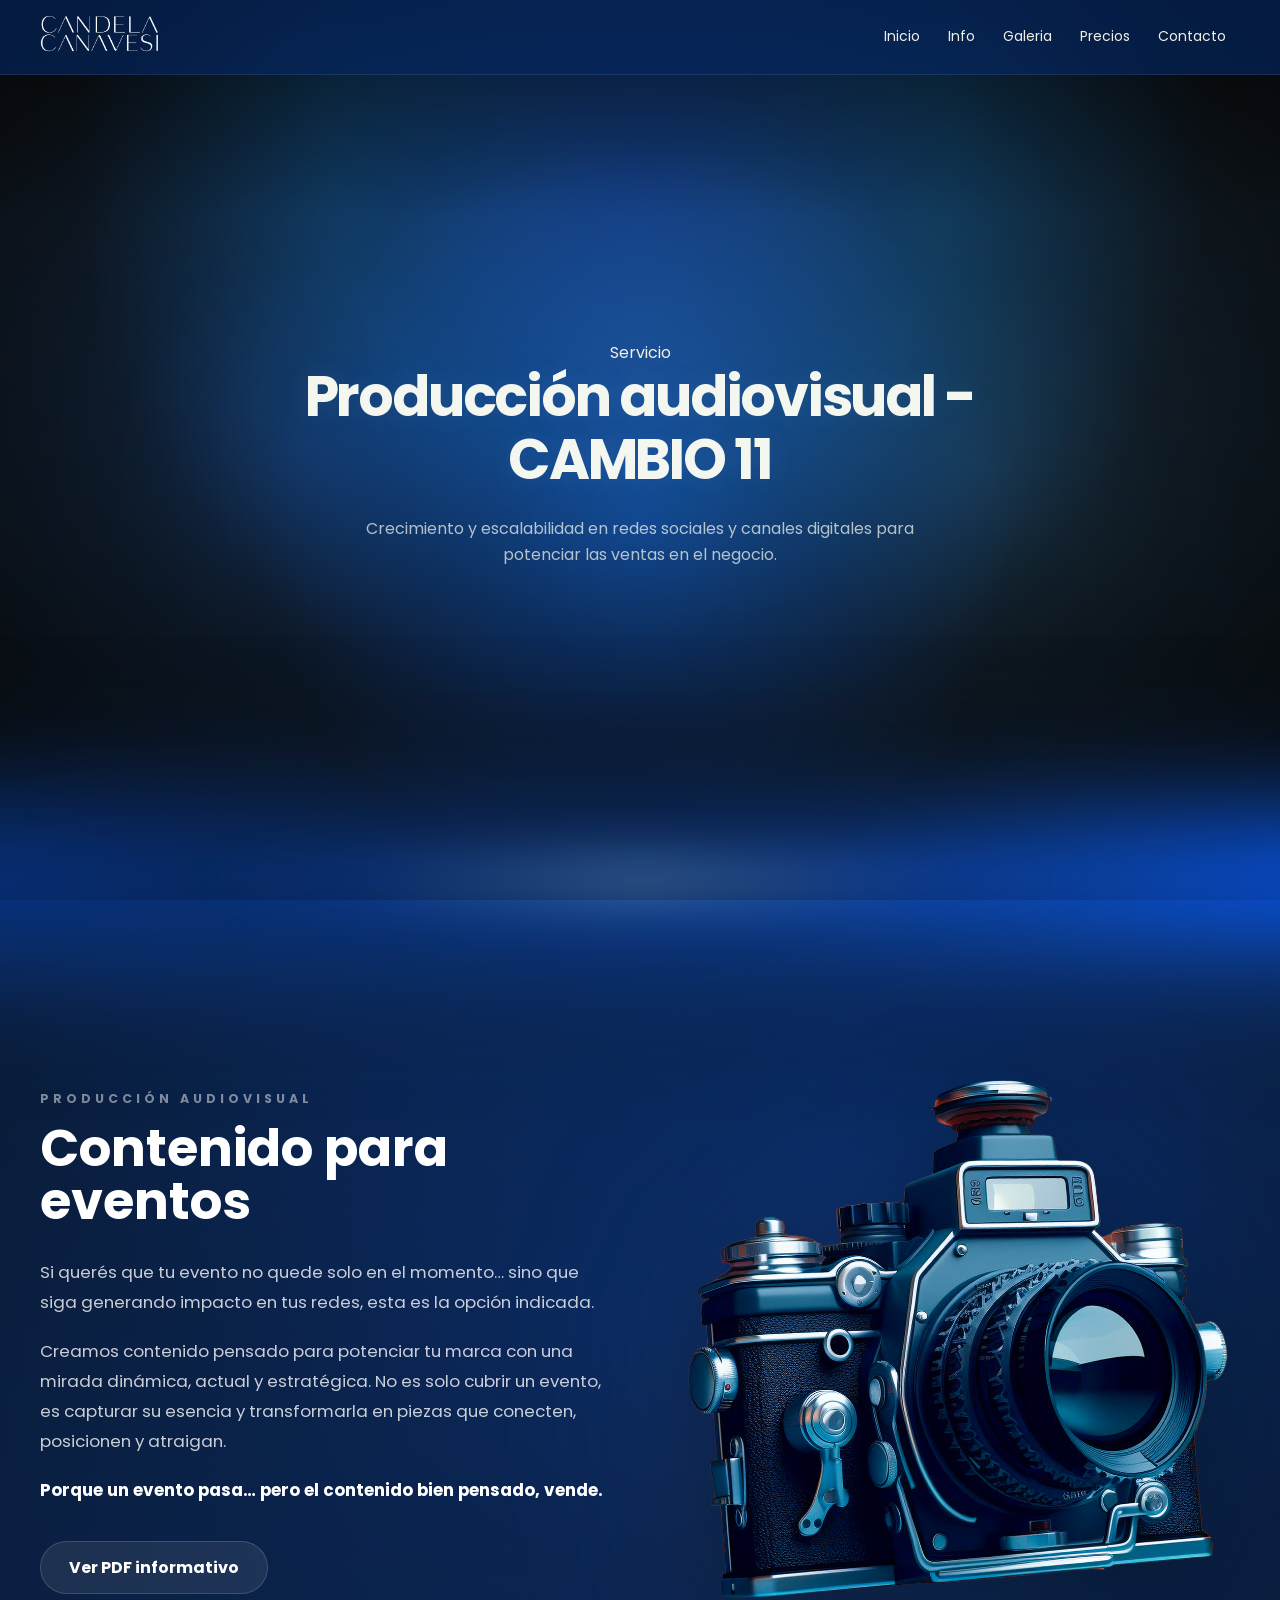
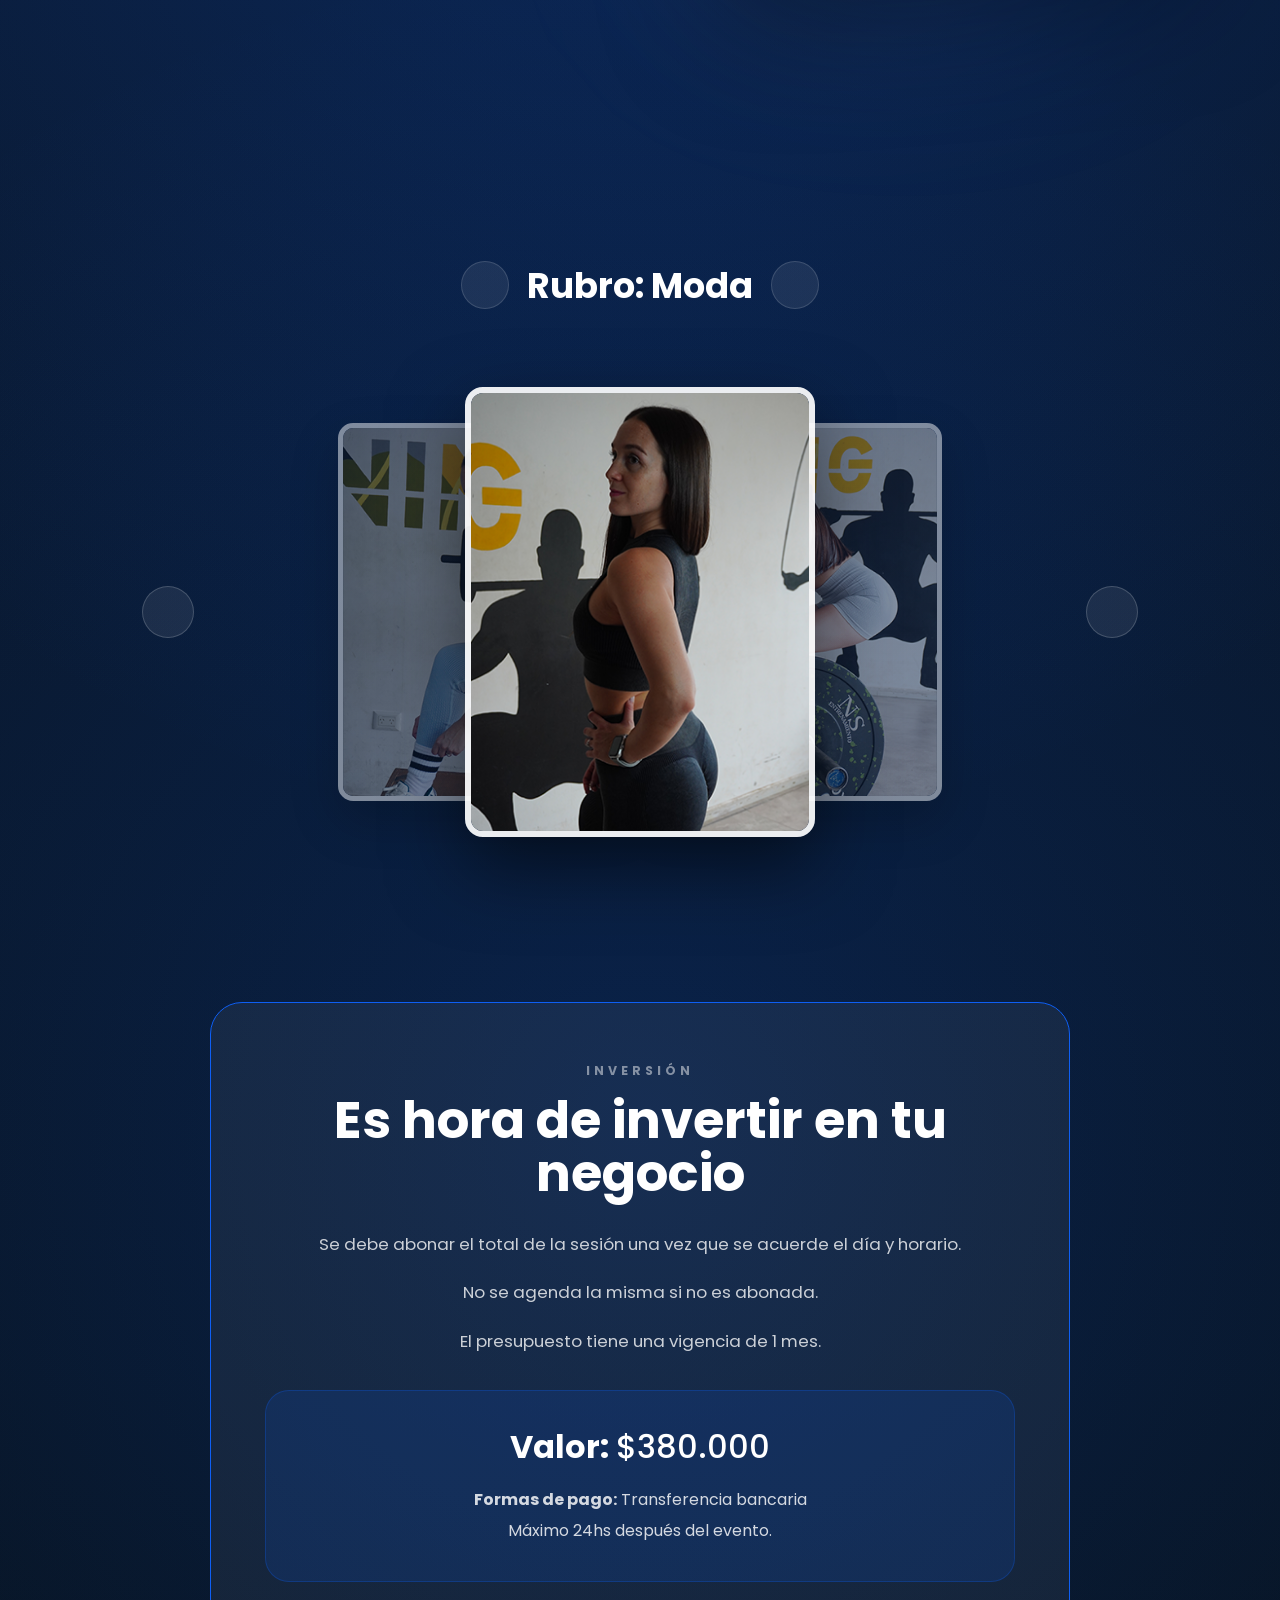
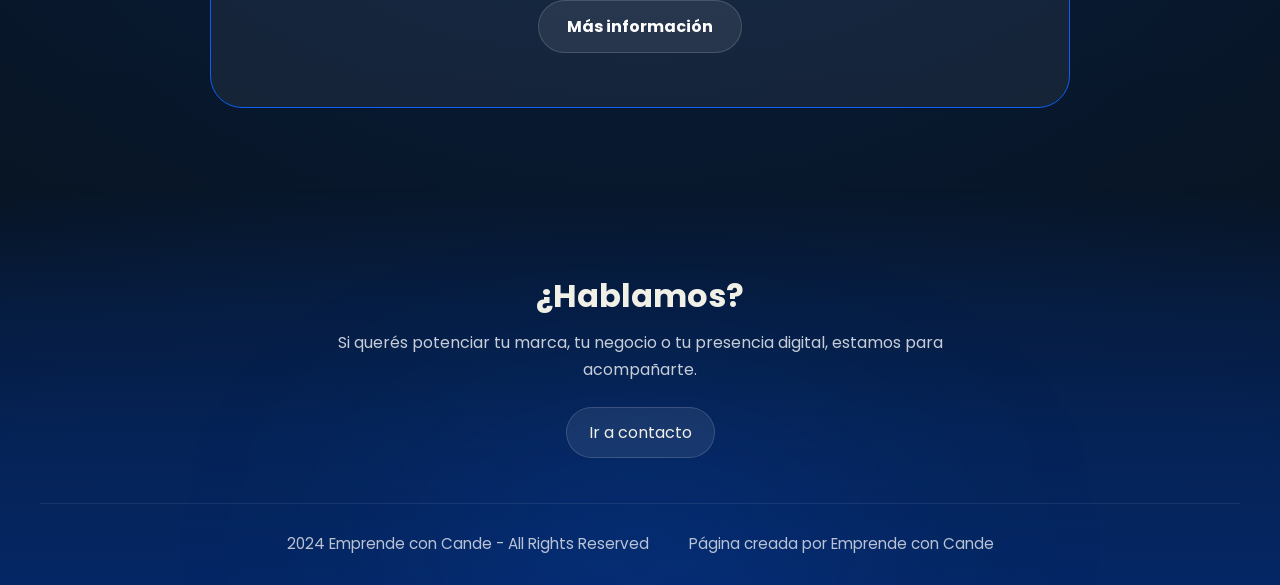
==== paginas-extras/audiovisual.html @ a7a1d8e4 "error-cel-11" ====
<!DOCTYPE html>
<html lang="es">

<head>
    <meta charset="UTF-8">
    <meta name="viewport" content="width=device-width, initial-scale=1.0">
    <title>Document</title>

    <link rel="stylesheet" href="audiovisual.css">
    <link rel="stylesheet" href="move-2.css">
    <script src="https://kit.fontawesome.com/6937dfc962.js" crossorigin="anonymous"></script>
</head>

<body>
    <header class="inicio" id="inicio">
        <div class="menu">
            <a href="index.html">
                <img class="img-logo" src="img/Candela-logo-barra.png" alt="Candela Canavesi">
            </a>

            <input type="checkbox" id="menu">

            <label for="menu">
                <img src="img/menu-btn.png" class="menu-icon" alt="Abrir menú">
            </label>

            <nav class="navbar">
                <ul>
                    <li><a href="#inicio">Inicio</a></li>
                    <li><a href="#info">Info</a></li>
                    <li><a href="#galeria">Galeria</a></li>
                    <li><a href="#precios">Precios</a></li>
                    <li><a href="#contact">Contacto</a></li>
                </ul>
            </nav>
        </div>
    </header>

    <main class="page-audiovisual-bg">
        <!-- HERO -->
        <section class="base-hero hero-folds" id="inicio">
            <div class="hero-folds-light"></div>
            <div class="hero-folds-vignette"></div>

            <div class="base-hero-container">
                <div class="base-hero-text">
                    <span class="section-kicker">Servicio</span>

                    <h1>Producción audiovisual - CAMBIO 11</h1>

                    <p>
                        Crecimiento y escalabilidad en redes sociales y canales digitales
                        para potenciar las ventas en el negocio.
                    </p>

                    <!-- <div class="base-actions">
                        <a href="#planes" class="base-btn primary">Ver planes</a>
                        <a href="#trabajo" class="base-btn secondary">Forma de trabajo</a>
                    </div> -->
                </div>
            </div>
        </section>

        <div class="hero-divider"></div>

        <!-- SECCIÓN 1 -->
        <section class="evento-hero" id="info">
            <div class="evento-container evento-split">

                <div class="evento-text">
                    <span class="section-label">Producción audiovisual</span>
                    <h1>Contenido para eventos</h1>

                    <p>
                        Si querés que tu evento no quede solo en el momento… sino que siga generando impacto en tus
                        redes,
                        esta es la opción indicada.
                    </p>

                    <p>
                        Creamos contenido pensado para potenciar tu marca con una mirada dinámica, actual y estratégica.
                        No es solo cubrir un evento, es capturar su esencia y transformarla en piezas que conecten,
                        posicionen y atraigan.
                    </p>

                    <p class="evento-frase">
                        Porque un evento pasa… pero el contenido bien pensado, vende.
                    </p>

                    <a href="ENLACE" target="_blank" class="evento-btn">Ver PDF informativo</a>
                </div>

                <div class="evento-img">
                    <img src="img/camara-1.png" alt="Producción de contenido para eventos">
                </div>

            </div>
        </section>


        <!-- SECCIÓN 2 -->
        <section class="galeria-eventos" id="galeria">
            <div class="evento-container">

                <div class="galeria-rubro-header">
                    <button class="rubro-btn prev-rubro">
                        <i class="fa-solid fa-chevron-left"></i>
                    </button>

                    <h2>Rubro: <span id="rubroNombre">Comida</span></h2>

                    <button class="rubro-btn next-rubro">
                        <i class="fa-solid fa-chevron-right"></i>
                    </button>
                </div>

                <div class="galeria-slider">
                    <button class="foto-btn prev-foto">
                        <i class="fa-solid fa-chevron-left"></i>
                    </button>

                    <div class="foto-stack" id="fotoStack">
                        <!-- JS carga fotos -->
                    </div>

                    <button class="foto-btn next-foto">
                        <i class="fa-solid fa-chevron-right"></i>
                    </button>
                </div>

            </div>
        </section>


        <!-- SECCIÓN 3 -->
        <section class="evento-inversion" id="precios">
            <div class="evento-container">
                <div class="inversion-card">
                    <span class="section-label">Inversión</span>
                    <h2>Es hora de invertir en tu negocio</h2>

                    <div class="inversion-text">
                        <p>Se debe abonar el total de la sesión una vez que se acuerde el día y horario.</p>
                        <p>No se agenda la misma si no es abonada.</p>
                        <p>El presupuesto tiene una vigencia de 1 mes.</p>
                    </div>

                    <div class="precio-box">
                        <h3>Valor: <span>$380.000</span></h3>
                        <p><strong>Formas de pago:</strong> Transferencia bancaria</p>
                        <p>Máximo 24hs después del evento.</p>
                    </div>

                    <a href="#contact" class="evento-btn">Más información</a>
                </div>
            </div>
        </section>

    </main>

    <!-- Modal -->
    <div class="galeria-modal" id="galeriaModal">
        <button class="modal-close" id="modalClose">
            <i class="fa-solid fa-xmark"></i>
        </button>

        <button class="modal-arrow modal-prev" id="modalPrev">
            <i class="fa-solid fa-chevron-left"></i>
        </button>

        <img id="modalImg" src="" alt="Imagen ampliada">

        <button class="modal-arrow modal-next" id="modalNext">
            <i class="fa-solid fa-chevron-right"></i>
        </button>
    </div>

    <footer class="footer">
        <div class="footer-top">
            <h3>¿Hablamos?</h3>
            <p>
                Si querés potenciar tu marca, tu negocio o tu presencia digital,
                estamos para acompañarte.
            </p>
            <a href="#contact" class="footer-btn">Ir a contacto</a>
        </div>

        <div class="footer-bottom">
            <p>2024 Emprende con Cande - All Rights Reserved</p>
            <p>Página creada por Emprende con Cande</p>
        </div>
    </footer>

    <script src="audiovisual.js"></script>
    <script src="move-2.js"></script>
</body>

</html>
---- paginas-extras/audiovisual.css ----
@import url('https://fonts.googleapis.com/css2?family=Poppins:ital,wght@0,100;0,200;0,300;0,400;0,500;0,600;0,700;0,800;0,900;1,100;1,200;1,300;1,400;1,500;1,600;1,700;1,800;1,900&display=swap');

@font-face {
    font-family: 'Codec Pro';
    src: url('/Fuentes/code-pro/Code-Pro-Regular.woff2') format('otf'),
        url('/Fuentes/code-pro/Code-Pro-Regular.woff') format('otf');
    font-weight: 400;
    font-style: normal;
}

@font-face {
    font-family: 'Codec Pro';
    src: url('/Fuentes/code-pro/Code-Pro-Bold.woff2') format('otf'),
        url('/Fuentes/code-pro/Code-Pro-Bold.woff') format('otf');
    font-weight: 700;
    font-style: normal;
}

* {
    margin: 0;
    padding: 0;
    box-sizing: border-box;
    text-decoration: none;
    list-style: none;
    font-family: "Poppins", sans-serif;
}

:root {
    --font-principal: "Codec Pro";
    --font-secundario: "";
    --font-texto: "";

    --principal: #052868;
    --secundario: #ffffff;
    --terciario: #000000;
    /*Usar muy poco*/
    --cuarto: #0e5ff4;
    --claro: #f0f0e7;
    --oscuro: #0f161c;
}

html {
    scroll-behavior: smooth;
}

[id] {
    scroll-margin-top: 90px;
}

/* PARA CORREGIR DESBORDE EN CELULAR */

html,
body {
    min-height: 100%;
    width: 100%;
    max-width: 100%;
    overflow-x: hidden;
}

/* body {
    position: relative;
    background-color: var(--oscuro);
    color: var(--claro);
    overflow-x: hidden;
    background:
        radial-gradient(circle at 70% 18%, rgba(14, 95, 244, 0.22), transparent 34%),
        radial-gradient(circle at 35% 42%, rgba(14, 95, 244, 0.16), transparent 42%),
        linear-gradient(180deg, #071017 0%, #08131f 42%, #071017 100%);
} */

body {
    position: relative;
    color: var(--claro);
    overflow-x: hidden;
    background: var(--oscuro);
}

body::before {
    content: "";
    position: fixed;
    inset: 0;
    z-index: -10;
    pointer-events: none;

    background:
        radial-gradient(circle at 10% 20%, rgba(14, 95, 244, 0.12), transparent 40%),
        radial-gradient(circle at 85% 25%, rgba(14, 95, 244, 0.10), transparent 45%),
        radial-gradient(circle at 20% 75%, rgba(14, 95, 244, 0.08), transparent 40%);
}

/* main::before {
    content: "";
    position: fixed;
    inset: 0;
    pointer-events: none;
    z-index: -1;

    background:
        radial-gradient(circle at 80% 10%, rgba(14,95,244,0.25), transparent 30%),
        radial-gradient(circle at 20% 50%, rgba(0,195,255,0.18), transparent 40%);

    filter: blur(100px);
} */

.inicio {
    position: relative;
    background: transparent !important;
    overflow: visible !important;
}

/* .base-hero, */
.hero-divider,
.evento-hero,
.galeria-eventos,
.evento-inversion,
.footer {
    position: relative;
    background: transparent !important;
    isolation: isolate;
}

.evento-hero,
.galeria-eventos,
.opiniones-slider,
.evento-inversion {
    max-width: 100%;
}

.menu {
    position: fixed;
    top: 0;
    left: 0;
    right: 0;

    display: flex;
    align-items: center;
    justify-content: space-between;

    padding: 14px 40px;
    z-index: 99999;

    background: rgba(5, 40, 104, 0.6);
    backdrop-filter: blur(12px);
    -webkit-backdrop-filter: blur(12px);

    border-bottom: 1px solid rgba(255, 255, 255, 0.08);
}

.menu .img-logo {
    width: 120px;
}

.menu .navbar ul li {
    position: relative;
    float: left;
}

.menu .navbar ul li a {
    font-size: 14px;
    padding: 10px 14px;
    color: #f0f0e7;
    display: block;
    transition: 0.3s;
}

.menu .navbar ul li a:hover {
    color: #0e5ff4;
}

#menu {
    display: none;
}

.menu-icon {
    width: 25px;
}

.menu label {
    cursor: pointer;
    display: none;
}


/* =========================
   HERO SERVICIOS - ESTILO NEUROM
========================= */

.base-hero.hero-folds {
    position: relative;
    z-index: 1;
    margin-bottom: 0;
    min-height: 100vh;
    padding: 150px 40px 110px;

    display: flex;
    align-items: center;
    justify-content: center;

    overflow: hidden;

    background:
        radial-gradient(circle at 50% 18%, rgba(14, 94, 244, 0.384) 0%, rgba(14, 140, 244, 0.267) 32%, transparent 58%),
        radial-gradient(circle at 50% 58%, rgba(14, 94, 244, 0.527) 0%, transparent 46%),
        var(--oscuro);
}

/* Glow general detrás del texto */
.hero-folds-light {
    position: absolute;
    inset: 0;
    z-index: 1;
    pointer-events: none;

    background:
        radial-gradient(circle at 24% 50%, rgba(35, 122, 255, 0.32) 0%, rgba(35, 122, 255, 0.12) 18%, transparent 42%),
        radial-gradient(circle at 76% 52%, rgba(71, 173, 255, 0.22) 0%, rgba(71, 173, 255, 0.08) 18%, transparent 42%),
        radial-gradient(circle at 50% 40%, rgba(95, 170, 255, 0.14) 0%, transparent 34%);
}

/* Oscurece bordes y funde con el resto */
.hero-folds-vignette {
    position: absolute;
    inset: 0;
    z-index: 3;
    pointer-events: none;

    background:
        radial-gradient(ellipse at center, transparent 0%, transparent 42%, rgba(0, 0, 0, 0.46) 100%),
        linear-gradient(180deg, rgba(0, 0, 0, 0.35) 0%, transparent 24%, rgba(0, 0, 0, 0.42) 100%);
}

/* Contenido */
.base-hero-container {
    position: relative;
    z-index: 5;
    max-width: 1000px;
    margin: 0 auto;
}

.base-hero-text {
    text-align: center;
    max-width: 820px;
    margin: 0 auto;
}

.base-hero-text h1 {
    max-width: 820px;
    margin: 0 auto 24px;

    font-size: clamp(2.45rem, 4.35vw, 4.45rem);
    line-height: 1.14;
    letter-spacing: -0.04em;

    color: #f4f7f0;
    text-shadow: 0 0 28px rgba(120, 185, 255, 0.12);
}

.base-hero-text p {
    max-width: 600px;
    margin: 0 auto 32px;

    font-size: 1rem;
    line-height: 1.65;
    color: rgba(244, 247, 240, 0.72);
}

.base-actions {
    display: flex;
    justify-content: center;
    align-items: center;
    gap: 14px;
    flex-wrap: wrap;
}

.base-btn.primary {
    background: rgba(31, 120, 255, 0.34);
    border-color: rgba(96, 176, 255, 0.55);
    box-shadow: 0 0 26px rgba(31, 120, 255, 0.22);
}

.base-btn.secondary {
    background: rgba(255, 255, 255, 0.075);
}

.base-btn.primary {
    background: rgba(31, 123, 255, 0.32);
    border-color: rgba(96, 176, 255, 0.55);
    box-shadow: 0 0 28px rgba(31, 123, 255, 0.24);
}

.base-btn.secondary {
    background: rgba(255, 255, 255, 0.07);
}

.base-btn.primary {
    background: rgba(14, 95, 244, 0.22);
    border-color: rgba(14, 95, 244, 0.45);
}

.base-btn.secondary {
    background: rgba(255, 255, 255, 0.07);
}

.base-btn {
    display: inline-flex;
    align-items: center;
    justify-content: center;
    padding: 14px 28px;
    border-radius: 999px;
    text-decoration: none;
    color: var(--claro);
    background: rgba(255, 255, 255, 0.08);
    border: 1px solid rgba(255, 255, 255, 0.14);
    backdrop-filter: blur(8px);
    -webkit-backdrop-filter: blur(8px);
    transition: 0.3s ease;
}

.base-btn:hover {
    transform: translateY(-2px);
    background: rgba(14, 95, 244, 0.18);
    border-color: rgba(14, 95, 244, 0.4);
    box-shadow: 0 0 24px rgba(14, 95, 244, 0.18);
}

/* HERO DIVIDER */

.hero-divider {
    position: relative;
    height: 320px;
    margin-top: -180px;
    margin-bottom: -80px;
    background: transparent !important;
    overflow: visible !important;
    isolation: isolate;
    z-index: 5;
    pointer-events: none;
}

.hero-divider::before {
    content: "";
    position: absolute;
    inset: 0;
    background:
        radial-gradient(ellipse at left center,
            rgba(4, 54, 146, 0.95) 0%,
            rgba(8, 57, 148, 0.65) 18%,
            rgba(14, 95, 244, 0.22) 34%,
            transparent 58%),
        radial-gradient(ellipse at right center,
            rgba(0, 89, 255, 0.95) 0%,
            rgba(14, 95, 244, 0.65) 18%,
            rgba(14, 95, 244, 0.22) 34%,
            transparent 58%),
        linear-gradient(to bottom,
            transparent 0%,
            rgba(15, 22, 28, 0.35) 45%,
            transparent 100%);
    filter: blur(36px);
    transform: scale(1.15);
    pointer-events: none;
}

.hero-divider::after {
    content: "";
    position: absolute;
    left: 50%;
    top: 50%;
    width: 70%;
    height: 36px;
    transform: translate(-50%, -50%);
    background: linear-gradient(90deg,
            transparent 0%,
            rgba(14, 95, 244, 0.25) 18%,
            rgba(145, 205, 255, 0.55) 50%,
            rgba(14, 95, 244, 0.25) 82%,
            transparent 100%);
    filter: blur(26px);
    opacity: 0.75;
    pointer-events: none;
}

.evento-container {
    max-width: 1280px;
    margin: 0 auto;
    position: relative;
    z-index: 2;
}

.galeria-eventos,
.evento-inversion {
    position: relative;
    padding: 80px 40px 80px 40px;
    background: transparent !important;
    overflow: visible;
}

.evento-hero {
    position: relative;
    padding: 120px 40px 180px;
    overflow: visible;
    background: transparent !important;
}

.evento-split {
    display: grid;
    grid-template-columns: 1fr 1fr;
    gap: 70px;
    align-items: center;
}

.section-label {
    display: inline-block;
    margin-bottom: 14px;
    color: rgba(255, 255, 255, 0.48);
    font-size: 0.78rem;
    font-weight: 700;
    letter-spacing: 4px;
    text-transform: uppercase;
}

.evento-text h1,
.inversion-card h2 {
    margin: 0 0 28px;
    color: #fff;
    font-size: 3.2rem;
    line-height: 1.05;
}

.evento-text p,
.inversion-text p {
    color: rgba(255, 255, 255, 0.78);
    font-size: 1.05rem;
    line-height: 1.8;
    margin: 0 0 18px;
}

.evento-frase {
    color: #fff !important;
    font-weight: 700;
}

.evento-btn {
    display: inline-flex;
    align-items: center;
    justify-content: center;
    margin-top: 18px;
    padding: 13px 28px;
    border-radius: 999px;
    color: #fff;
    font-weight: 700;
    text-decoration: none;
    background: rgba(255, 255, 255, 0.08);
    border: 1px solid rgba(255, 255, 255, 0.15);
    /* backdrop-filter: blur(8px); */
    transition: all 0.3s ease;
}

.evento-btn:hover {
    background: rgba(14, 95, 244, 0.22);
    border-color: rgba(14, 95, 244, 0.48);
    box-shadow: 0 0 24px rgba(14, 95, 244, 0.32);
    transform: translateY(-2px);
}

.evento-img {
    position: relative;
    display: flex;
    justify-content: center;
    align-items: center;
}

.evento-img::before {
    content: "";
    position: absolute;
    width: 580px;
    height: 580px;
    background:
        radial-gradient(circle, rgba(14, 95, 244, 0.36), rgba(14, 95, 244, 0.12) 45%, transparent 72%),
        radial-gradient(circle at 30% 70%, rgba(255, 255, 255, 0.08), transparent 50%);
    filter: blur(100px);
    z-index: 1;
}

.evento-img img {
    position: relative;
    z-index: 2;
    width: 100%;
    max-width: 540px;
    object-fit: contain;
    animation: eventoFloat 5s ease-in-out infinite;
    filter: drop-shadow(0 30px 60px rgba(0, 0, 0, 0.35));
}

@keyframes eventoFloat {

    0%,
    100% {
        transform: translateY(0);
    }

    50% {
        transform: translateY(-14px);
    }
}


/* GALERÍA */
.galeria-rubro-header {
    display: flex;
    align-items: center;
    justify-content: center;
    gap: 18px;
    margin-bottom: 70px;
}

.galeria-rubro-header h2 {
    margin: 0;
    color: #fff;
    font-size: 2.2rem;
    text-align: center;
}

.rubro-btn,
.foto-btn,
.lightbox-arrow,
.lightbox-close {
    border: 1px solid rgba(255, 255, 255, 0.14);
    background: rgba(255, 255, 255, 0.08);
    color: #fff;
    cursor: pointer;
    /* backdrop-filter: blur(8px); */
    transition: all 0.3s ease;
}

.rubro-btn {
    width: 48px;
    height: 48px;
    border-radius: 50%;
}

.rubro-btn:hover,
.foto-btn:hover,
.lightbox-arrow:hover,
.lightbox-close:hover {
    background: rgba(14, 95, 244, 0.22);
    border-color: rgba(14, 95, 244, 0.5);
}

.galeria-slider {
    position: relative;
    display: flex;
    align-items: center;
    justify-content: center;
    min-height: 360px;
}

.foto-stack {
    position: relative;

    width: min(760px, 100%);
    height: 460px;

    display: flex;
    align-items: center;
    justify-content: center;
}

.gallery-img {
    position: absolute;

    width: 350px;
    height: 450px;

    object-fit: cover;

    border: 6px solid rgba(255, 255, 255, 0.92);
    border-radius: 18px;

    cursor: pointer;
    user-select: none;

    opacity: 0;

    transform:
        translateX(0) scale(0.75);

    box-shadow:
        0 24px 60px rgba(0, 0, 0, 0.38);

    transition:
        transform 600ms cubic-bezier(0.22, 1, 0.36, 1),
        opacity 420ms ease,
        box-shadow 420ms ease;

    backface-visibility: hidden;
    -webkit-backface-visibility: hidden;
}

.gallery-img.active {
    z-index: 4;

    opacity: 1;

    transform:
        translateX(0) scale(1);

    box-shadow:
        0 30px 75px rgba(0, 0, 0, 0.52);
}

.gallery-img.prev {
    z-index: 2;

    opacity: 0.52;

    transform:
        translateX(-155px) scale(0.84);
}

.gallery-img.next {
    z-index: 2;

    opacity: 0.52;

    transform:
        translateX(155px) scale(0.84);
}

.gallery-img.hidden-left {
    z-index: 1;

    opacity: 0;
    pointer-events: none;

    transform:
        translateX(-230px) scale(0.68);
}

.gallery-img.hidden-right {
    z-index: 1;

    opacity: 0;
    pointer-events: none;

    transform:
        translateX(230px) scale(0.68);
}

.foto-stack.sin-transicion .gallery-img {
    transition: none;
}

.foto-stack {
    transition:
        opacity 280ms ease,
        transform 420ms cubic-bezier(0.22, 1, 0.36, 1);
}

.foto-stack.salida-izquierda {
    opacity: 0;
    transform: translateX(-45px) scale(0.97);
}

.foto-stack.salida-derecha {
    opacity: 0;
    transform: translateX(45px) scale(0.97);
}

.foto-stack.entrada-derecha {
    opacity: 0;
    transform: translateX(45px) scale(0.97);
}

.foto-stack.entrada-izquierda {
    opacity: 0;
    transform: translateX(-45px) scale(0.97);
}

#rubroNombre {
    display: inline-block;

    transition:
        opacity 250ms ease,
        transform 350ms cubic-bezier(0.22, 1, 0.36, 1);
}

#rubroNombre.rubro-saliendo {
    opacity: 0;
    transform: translateY(-8px);
}

#rubroNombre.rubro-entrando {
    opacity: 0;
    transform: translateY(8px);
}

.foto-btn {
    position: absolute;
    top: 50%;
    z-index: 10;

    width: 52px;
    height: 52px;

    display: grid;
    place-items: center;

    padding: 0;

    border: 1px solid rgba(255, 255, 255, 0.18);
    border-radius: 50%;

    background: rgba(255, 255, 255, 0.08);
    color: #ffffff;

    font-size: 1.4rem;
    line-height: 1;

    cursor: pointer;
    outline: none;

    transform: translateY(-50%);

    transition:
        transform 220ms cubic-bezier(0.22, 1, 0.36, 1),
        background-color 220ms ease,
        border-color 220ms ease,
        box-shadow 220ms ease;

    -webkit-tap-highlight-color: transparent;
}

/* Posición lateral */

.prev-foto {
    left: clamp(20px, 8vw, 180px);
}

.next-foto {
    right: clamp(20px, 8vw, 180px);
}

/* Hover */

.foto-btn:hover {
    background: rgba(14, 95, 244, 0.22);
    border-color: rgba(70, 140, 255, 0.65);

    box-shadow:
        0 10px 28px rgba(0, 0, 0, 0.22),
        0 0 24px rgba(14, 95, 244, 0.2);

    transform:
        translateY(-50%) scale(1.06);
}

/* Click */

.foto-btn:active,
.foto-btn.presionado {
    background: rgba(14, 95, 244, 0.32);
    border-color: rgba(100, 165, 255, 0.75);

    transform:
        translateY(-50%) scale(0.92);
}

/* Navegación con teclado */

.foto-btn:focus-visible {
    outline: 3px solid rgba(75, 145, 255, 0.42);
    outline-offset: 4px;
}

.galeria-modal {
    display: flex;

    visibility: hidden;
    opacity: 0;
    pointer-events: none;

    transition:
        opacity 300ms ease,
        visibility 300ms ease;
}

.galeria-modal.active {
    visibility: visible;
    opacity: 1;
    pointer-events: auto;
}

.galeria-modal img {
    opacity: 1;
    transform: translateY(0) scale(1);

    transition:
        opacity 220ms ease,
        transform 400ms cubic-bezier(0.22, 1, 0.36, 1),
        filter 220ms ease;
}

.galeria-modal:not(.active) img {
    opacity: 0;
    transform: translateY(18px) scale(0.96);
}

.galeria-modal img.cambiando {
    opacity: 0;
    filter: blur(5px);
    transform: scale(0.975);
}

body.modal-abierto {
    overflow: hidden;
}

/* INVERSIÓN */
.inversion-card {
    max-width: 860px;
    margin: 0 auto;
    padding: 54px;
    border-radius: 32px;
    background: rgba(255, 255, 255, 0.055);
    border: 1px solid rgba(255, 255, 255, 0.10);
    /* backdrop-filter: blur(14px); */
    text-align: center;
    border: 1px solid var(--cuarto);
}

.precio-box {
    margin: 34px 0 0;
    padding: 32px;
    border-radius: 24px;
    background: rgba(14, 95, 244, 0.13);
    border: 1px solid rgba(14, 95, 244, 0.28);
}

.precio-box h3 {
    margin: 0 0 16px;
    color: #fff;
    font-size: 2rem;
}

.precio-box h3 span {
    font-weight: 500;
}

.precio-box p {
    margin: 6px 0;
    color: rgba(255, 255, 255, 0.82);
}


/* LIGHTBOX */
.lightbox {
    position: fixed;
    inset: 0;
    z-index: 999999;
    background: rgba(3, 9, 18, 0.86);
    backdrop-filter: blur(14px);
    display: none;
    align-items: center;
    justify-content: center;
    padding: 30px;
}

.lightbox.active {
    display: flex;
}

.lightbox img {
    max-width: 86vw;
    max-height: 82vh;
    object-fit: contain;
    border-radius: 18px;
    box-shadow: 0 30px 90px rgba(0, 0, 0, 0.5);
}

.lightbox-close {
    position: absolute;
    top: 26px;
    right: 26px;
    width: 46px;
    height: 46px;
    border-radius: 50%;
}

.lightbox-arrow {
    position: absolute;
    top: 50%;
    transform: translateY(-50%);
    width: 54px;
    height: 54px;
    border-radius: 50%;
}

.lightbox-prev {
    left: 30px;
}

.lightbox-next {
    right: 30px;
}


/* MODAL */
.galeria-modal {
    position: fixed;
    inset: 0;
    z-index: 999999;

    display: none;
    align-items: center;
    justify-content: center;

    padding: 40px;

    background: rgba(3, 8, 16, 0.88);
    backdrop-filter: blur(16px);
    -webkit-backdrop-filter: blur(16px);
}

.galeria-modal.active {
    display: flex;
}

.galeria-modal img {
    max-width: 86vw;
    max-height: 84vh;
    object-fit: contain;

    border-radius: 24px;
    border: 1px solid rgba(255, 255, 255, 0.18);
    box-shadow: 0 30px 90px rgba(0, 0, 0, 0.55);
}

.modal-close,
.modal-arrow {
    position: absolute;
    border: 1px solid rgba(255, 255, 255, 0.16);
    background: rgba(255, 255, 255, 0.08);
    color: #fff;
    cursor: pointer;

    display: grid;
    place-items: center;

    backdrop-filter: blur(10px);
    -webkit-backdrop-filter: blur(10px);

    transition: all 0.3s ease;
}

.modal-close:hover,
.modal-arrow:hover {
    background: rgba(14, 95, 244, 0.25);
    border-color: rgba(14, 95, 244, 0.55);
}

.modal-close {
    top: 28px;
    right: 28px;
    width: 48px;
    height: 48px;
    border-radius: 50%;
}

.modal-arrow {
    top: 50%;
    transform: translateY(-50%);
    width: 56px;
    height: 56px;
    border-radius: 50%;
}

.modal-prev {
    left: 34px;
}

.modal-next {
    right: 34px;
}

/* FOOTER */
.footer {
    position: relative;
    padding: 90px 40px 30px;
    overflow: hidden;
    background: transparent;
}

.footer::before {
    content: "";
    position: absolute;
    inset: 0;
    background: linear-gradient(to bottom,
            rgba(5, 40, 104, 0) 0%,
            rgba(5, 40, 104, 0.45) 30%,
            rgba(5, 40, 104, 0.75) 60%,
            rgba(5, 40, 104, 0.96) 100%);
    pointer-events: none;
    z-index: 1;
}

.footer::after {
    content: "";
    position: absolute;
    bottom: -120px;
    left: 50%;
    transform: translateX(-50%);
    width: 720px;
    height: 320px;
    background: radial-gradient(ellipse,
            rgba(14, 95, 244, 0.24) 0%,
            rgba(14, 95, 244, 0.08) 45%,
            rgba(14, 95, 244, 0) 72%);
    filter: blur(100px);
    pointer-events: none;
    z-index: 1;
}

.footer-top,
.footer-bottom {
    position: relative;
    z-index: 2;
    max-width: 1200px;
    margin: 0 auto;
}

.footer-top {
    text-align: center;
    padding-bottom: 45px;
    margin-bottom: 28px;
    border-bottom: 1px solid rgba(255, 255, 255, 0.08);
}

.footer-top h3 {
    margin: 0 0 16px;
    color: var(--claro);
    font-size: 2rem;
    line-height: 1.1;
}

.footer-top p {
    max-width: 620px;
    margin: 0 auto 24px;
    color: rgba(255, 255, 255, 0.78);
    font-size: 1rem;
    line-height: 1.7;
}

.footer-btn {
    display: inline-flex;
    align-items: center;
    justify-content: center;
    padding: 12px 22px;
    border-radius: 999px;
    text-decoration: none;
    color: var(--claro);
    background: rgba(255, 255, 255, 0.08);
    border: 1px solid rgba(255, 255, 255, 0.15);
    backdrop-filter: blur(8px);
    transition: all 0.3s ease;
}

.footer-btn:hover {
    background: rgba(14, 95, 244, 0.18);
    border-color: rgba(14, 95, 244, 0.45);
    box-shadow: 0 0 18px rgba(14, 95, 244, 0.25);
    transform: translateY(-2px);
}

.footer-bottom {
    display: flex;
    justify-content: center;
    gap: 40px;
    flex-wrap: wrap;
    text-align: center;
}

.footer-bottom p {
    margin: 0;
    color: rgba(255, 255, 255, 0.72);
    font-size: 0.95rem;
}


body {
    background:
        radial-gradient(circle at 72% 10%, rgba(14, 95, 244, 0.26), transparent 34%),
        radial-gradient(circle at 50% 35%, rgba(14, 95, 244, 0.22), transparent 44%),
        radial-gradient(circle at 50% 72%, rgba(14, 95, 244, 0.18), transparent 42%),
        linear-gradient(180deg, #071017 0%, #0a1930 42%, #071017 100%) !important;
}

.evento-hero,
.galeria-eventos,
.evento-inversion {
    background: transparent !important;
    overflow: visible !important;
}

.evento-hero::before,
.evento-hero::after,
.galeria-eventos::before,
.galeria-eventos::after,
.evento-inversion::before,
.evento-inversion::after {
    display: none !important;
}


/* RESPONSIVE */
@media (max-width: 1280px) {}

@media (max-width: 1024px) {

    .base-hero {
        padding: 140px 32px 80px;
    }

    .base-hero.hero-neurom {
        padding: 140px 32px 100px;
    }

    .base-hero-text h1 {
        font-size: clamp(2.45rem, 7vw, 4.2rem);
    }

    .hero-neurom-bottom {
        width: 86vw;
    }

    .planes-section,
    .planes-tabla-section,
    .forma-trabajo-section,
    .cta-lugares-section {
        padding-left: 32px;
        padding-right: 32px;
    }

    .marketing-hero-container,
    .forma-trabajo-container {
        grid-template-columns: 1fr;
    }

    .base-hero-text {
        text-align: center;
        display: flex;
        flex-direction: column;
        align-items: center;
    }

    .evento-split {
        gap: 48px;
    }

    .evento-text h1,
    .inversion-card h2 {
        font-size: 2.6rem;
    }

    .evento-img img {
        max-width: 460px;
    }
}

@media (max-width: 768px) {
    .menu label {
        display: block;
    }

    .menu .navbar {
        position: absolute;
        top: 100%;
        left: 0;
        right: 0;

        background: rgba(5, 40, 104, 0.95);
        backdrop-filter: blur(12px);

        display: none;
    }

    .menu .navbar ul li {
        width: 100%;
        text-align: center;
    }

    #menu:checked~.navbar {
        display: block;
    }

    .base-hero {
        min-height: auto;
        padding: 125px 24px 60px;
    }

    .planes-section,
    .planes-tabla-section,
    .forma-trabajo-section,
    .cta-lugares-section {
        padding-left: 24px;
        padding-right: 24px;
    }

    .base-hero-text h1 {
        line-height: 1;
    }

    .base-hero-text p {
        font-size: 1.02rem;
        line-height: 1.72;
    }

    .base-hero.hero-folds {
        min-height: 88vh;
        padding: 130px 24px 85px;
    }

    .base-hero-text h1 {
        font-size: 2.35rem;
        line-height: 1.16;
    }

    .base-hero-text p {
        font-size: 0.95rem;
    }

    .base-hero-text h1 {
        font-size: 2.45rem;
        line-height: 1.14;
        letter-spacing: -0.035em;
    }

    .base-hero-text p {
        font-size: 0.96rem;
    }


    .evento-hero,
    .galeria-eventos,
    .evento-inversion {
        padding: 85px 24px;
    }

    .evento-split {
        grid-template-columns: 1fr;
        text-align: center;
    }

    .evento-img {
        order: -1;
    }

    .evento-text h1,
    .inversion-card h2 {
        font-size: 2.1rem;
    }

    .evento-text p {
        font-size: 0.98rem;
    }

    .evento-img img {
        max-width: 340px;
    }

    .galeria-rubro-header h2 {
        font-size: 1.55rem;
    }

    .foto-stack {
        height: 280px;
    }

    .gallery-img {
        width: 350px;
        height: 450px;
    }

    .gallery-img.prev {
        transform: translateX(-80px) scale(0.78);
    }

    .gallery-img.next {
        transform: translateX(80px) scale(0.78);
    }

    .prev-foto {
        left: 0;
    }

    .next-foto {
        right: 0;
    }

    .inversion-card {
        padding: 34px 24px;
    }

    .precio-box {
        padding: 24px 18px;
    }

    .galeria-modal {
        padding: 22px;
    }

    .galeria-modal img {
        max-width: 92vw;
        max-height: 78vh;
        border-radius: 18px;
    }

    .modal-arrow {
        width: 46px;
        height: 46px;
    }

    .modal-prev {
        left: 14px;
    }

    .modal-next {
        right: 14px;
    }

    .modal-close {
        top: 18px;
        right: 18px;
    }


    .galeria-slider {
        min-height: 430px;
    }

    .foto-stack {
        width: 100%;
        height: 410px;
    }

    .gallery-img {
        width: min(72vw, 290px);
        height: min(98vw, 390px);

        border-width: 4px;
        border-radius: 15px;

        transition:
            transform 520ms cubic-bezier(0.22, 1, 0.36, 1),
            opacity 360ms ease;
    }

    .gallery-img.prev {
        transform:
            translateX(-70px) scale(0.82);
    }

    .gallery-img.next {
        transform:
            translateX(70px) scale(0.82);
    }

    .gallery-img.hidden-left {
        transform:
            translateX(-130px) scale(0.7);
    }

    .gallery-img.hidden-right {
        transform:
            translateX(130px) scale(0.7);
    }

    .foto-stack.salida-izquierda {
        transform: translateX(-25px) scale(0.98);
    }

    .foto-stack.salida-derecha {
        transform: translateX(25px) scale(0.98);
    }

    .foto-stack.entrada-derecha {
        transform: translateX(25px) scale(0.98);
    }

    .foto-stack.entrada-izquierda {
        transform: translateX(-25px) scale(0.98);
    }

    .foto-btn {
        width: 46px;
        height: 46px;
        font-size: 1.2rem;
    }

    .prev-foto {
        left: 12px;
    }

    .next-foto {
        right: 12px;
    }



    .footer {
        padding: 70px 24px 26px;
    }

    .footer-top {
        padding-bottom: 34px;
        margin-bottom: 22px;
    }

    .footer-top h3 {
        font-size: 1.7rem;
    }

    .footer-top p {
        font-size: 0.95rem;
    }

    .footer-bottom {
        flex-direction: column;
        gap: 10px;
    }

    .footer-bottom p {
        font-size: 0.9rem;
    }


}

@media (max-width: 600px) {}

@media (max-width: 480px) {
    .base-hero {
        padding: 112px 20px 52px;
    }

    .base-hero.hero-neurom {
        min-height: 82vh;
        padding: 118px 20px 76px;
    }

    .base-hero-text h1 {
        font-size: 2.05rem;
        line-height: 1.16;
    }

    .base-hero-text p {
        font-size: 0.93rem;
    }

    .base-btn {
        width: 100%;
        max-width: 280px;
    }

    .evento-hero,
    .galeria-eventos,
    .evento-inversion {
        padding: 70px 20px;
    }

    .evento-text h1,
    .inversion-card h2 {
        font-size: 1.8rem;
    }

    .galeria-rubro-header {
        gap: 10px;
    }

    .rubro-btn {
        width: 40px;
        height: 40px;
    }

    .gallery-img {
        width: 240px;
        height: 350px;
        border-width: 5px;
    }

    .foto-btn {
        width: 42px;
        height: 42px;
        font-size: 1.1rem;
    }

    .prev-foto {
        left: 8px;
    }

    .next-foto {
        right: 8px;
    }

    .precio-box h3 {
        font-size: 1.6rem;
    }

    .evento-btn {
        width: 100%;
    }

    .galeria-rubro-header {
        gap: 14px;
    }

    .galeria-rubro-header h2 {
        font-size: clamp(1.35rem, 7vw, 1.75rem);
    }

    .rubro-btn {
        width: 42px;
        height: 42px;
        flex: 0 0 42px;
    }

    .gallery-img {
        width: min(70vw, 265px);
        height: min(96vw, 365px);
    }

    .gallery-img.prev {
        transform:
            translate3d(-48px, 0, -40px) scale(0.80);
    }

    .gallery-img.next {
        transform:
            translate3d(48px, 0, -40px) scale(0.80);
    }




    .footer {
        padding: 60px 20px 22px;
    }

    .footer-top h3 {
        font-size: 1.5rem;
    }

    .footer-top p {
        font-size: 0.9rem;
        line-height: 1.6;
    }

    .footer-btn {
        width: 100%;
        max-width: 260px;
    }

}

@media (max-width: 360px) {}

@media (prefers-reduced-motion: reduce) {

    .gallery-img,
    .foto-stack,
    #rubroNombre,
    .rubro-btn,
    .foto-btn,
    .modal-arrow,
    .modal-close,
    .galeria-modal,
    .galeria-modal img {
        transition-duration: 0.01ms !important;
        animation-duration: 0.01ms !important;
    }
}
---- paginas-extras/move-2.css ----
/* =========================
   SCROLL REVEAL
========================= */

.reveal {
    opacity: 0;
    transform: translateY(30px);

    transition:
        opacity 700ms ease,
        transform 700ms cubic-bezier(0.22, 1, 0.36, 1);
}

.reveal.is-visible {
    opacity: 1;
    transform: translateY(0);
}

.reveal-left {
    transform: translateX(-28px);
}

.reveal-right {
    transform: translateX(28px);
}

.reveal-scale {
    transform: scale(0.97);
}

.reveal-left.is-visible,
.reveal-right.is-visible {
    transform: translateX(0);
}

.reveal-scale.is-visible {
    transform: scale(1);
}

.reveal-delay-1 {
    transition-delay: 100ms;
}

.reveal-delay-2 {
    transition-delay: 200ms;
}

.reveal-delay-3 {
    transition-delay: 300ms;
}

.reveal-delay-4 {
    transition-delay: 400ms;
}

/* En mobile se anima solo el movimiento */
@media (max-width: 768px) {
    .reveal {
        opacity: 1 !important;
        transform: translateY(18px);

        transition:
            transform 500ms cubic-bezier(0.22, 1, 0.36, 1);
    }

    .reveal.is-visible {
        transform: translateY(0);
    }

    .reveal-left {
        transform: translateX(-18px);
    }

    .reveal-right {
        transform: translateX(18px);
    }

    .reveal-scale {
        transform: scale(0.985);
    }

    .reveal-left.is-visible,
    .reveal-right.is-visible {
        transform: translateX(0);
    }

    .reveal-scale.is-visible {
        transform: scale(1);
    }
}

@media (prefers-reduced-motion: reduce) {
    .reveal,
    .reveal-left,
    .reveal-right,
    .reveal-scale {
        opacity: 1;
        transform: none;
        transition: none;
    }
}

.reveal {
    opacity: 1 !important;
}
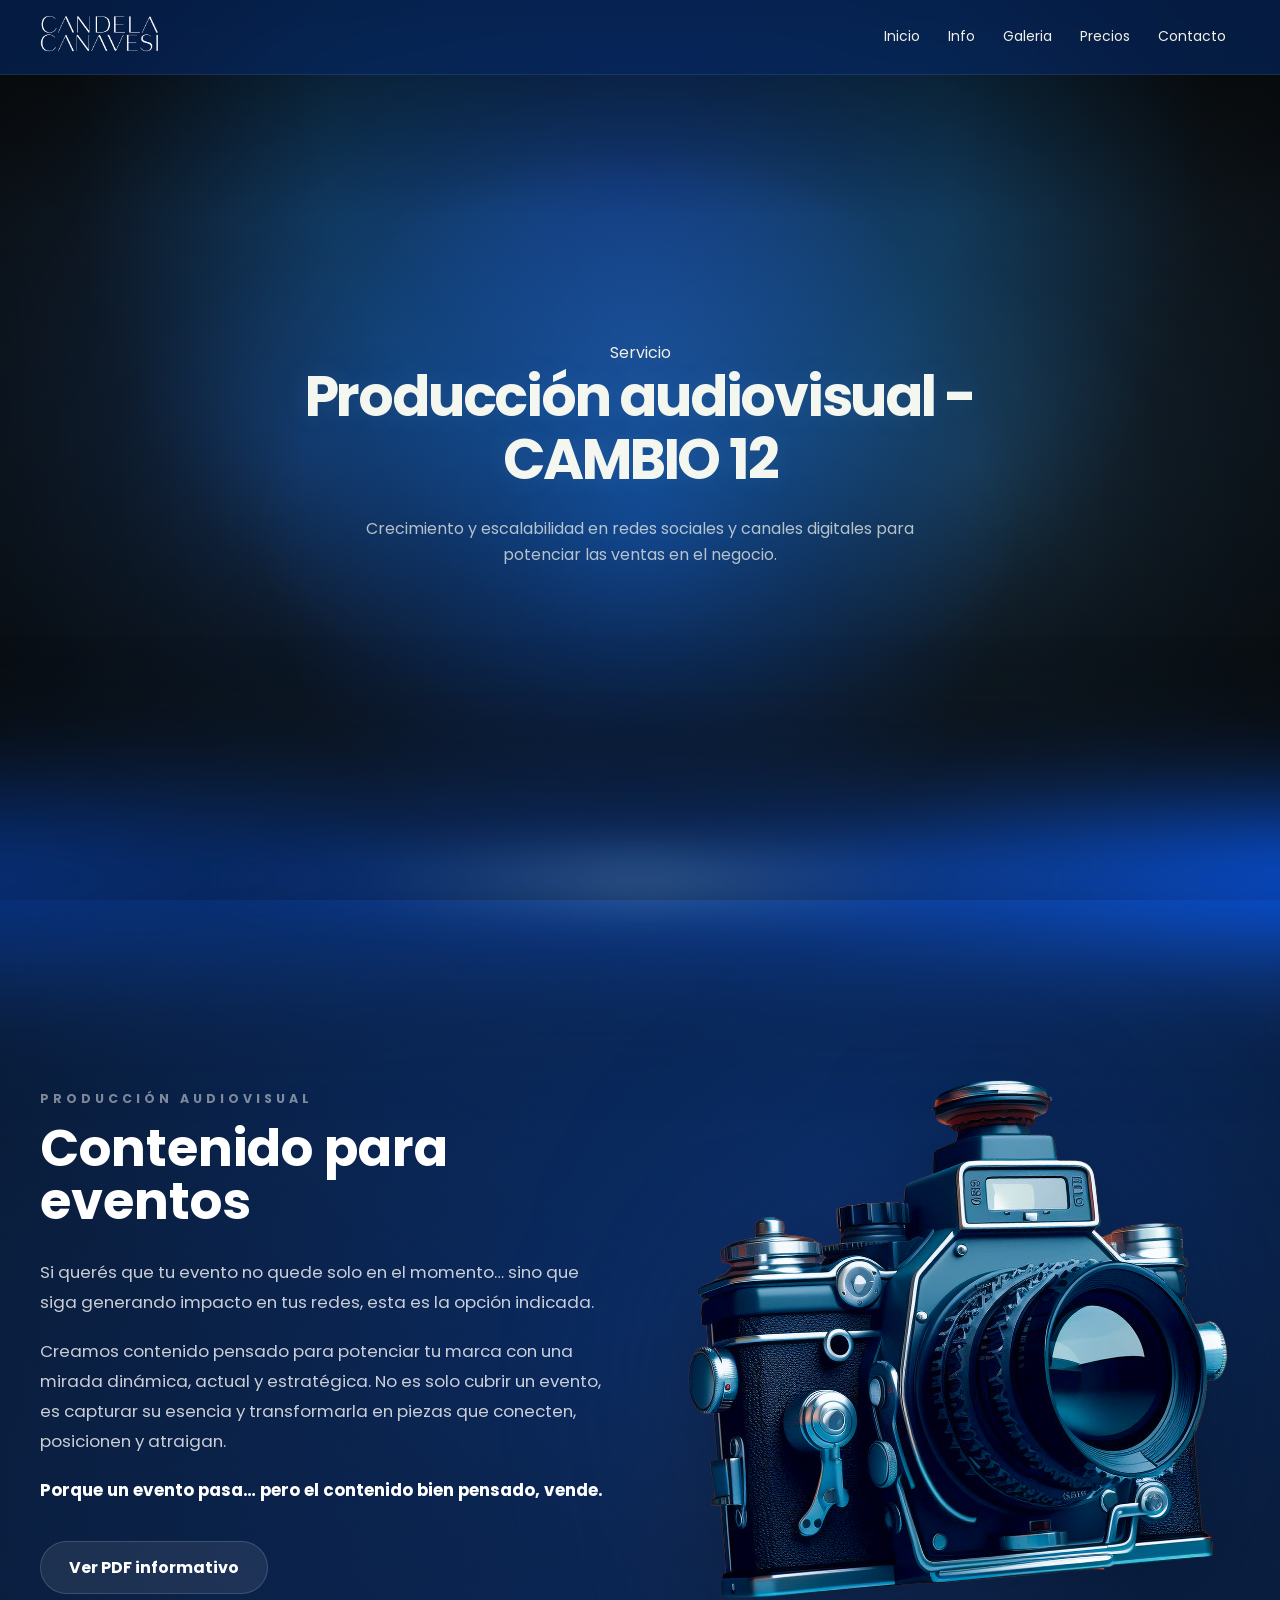
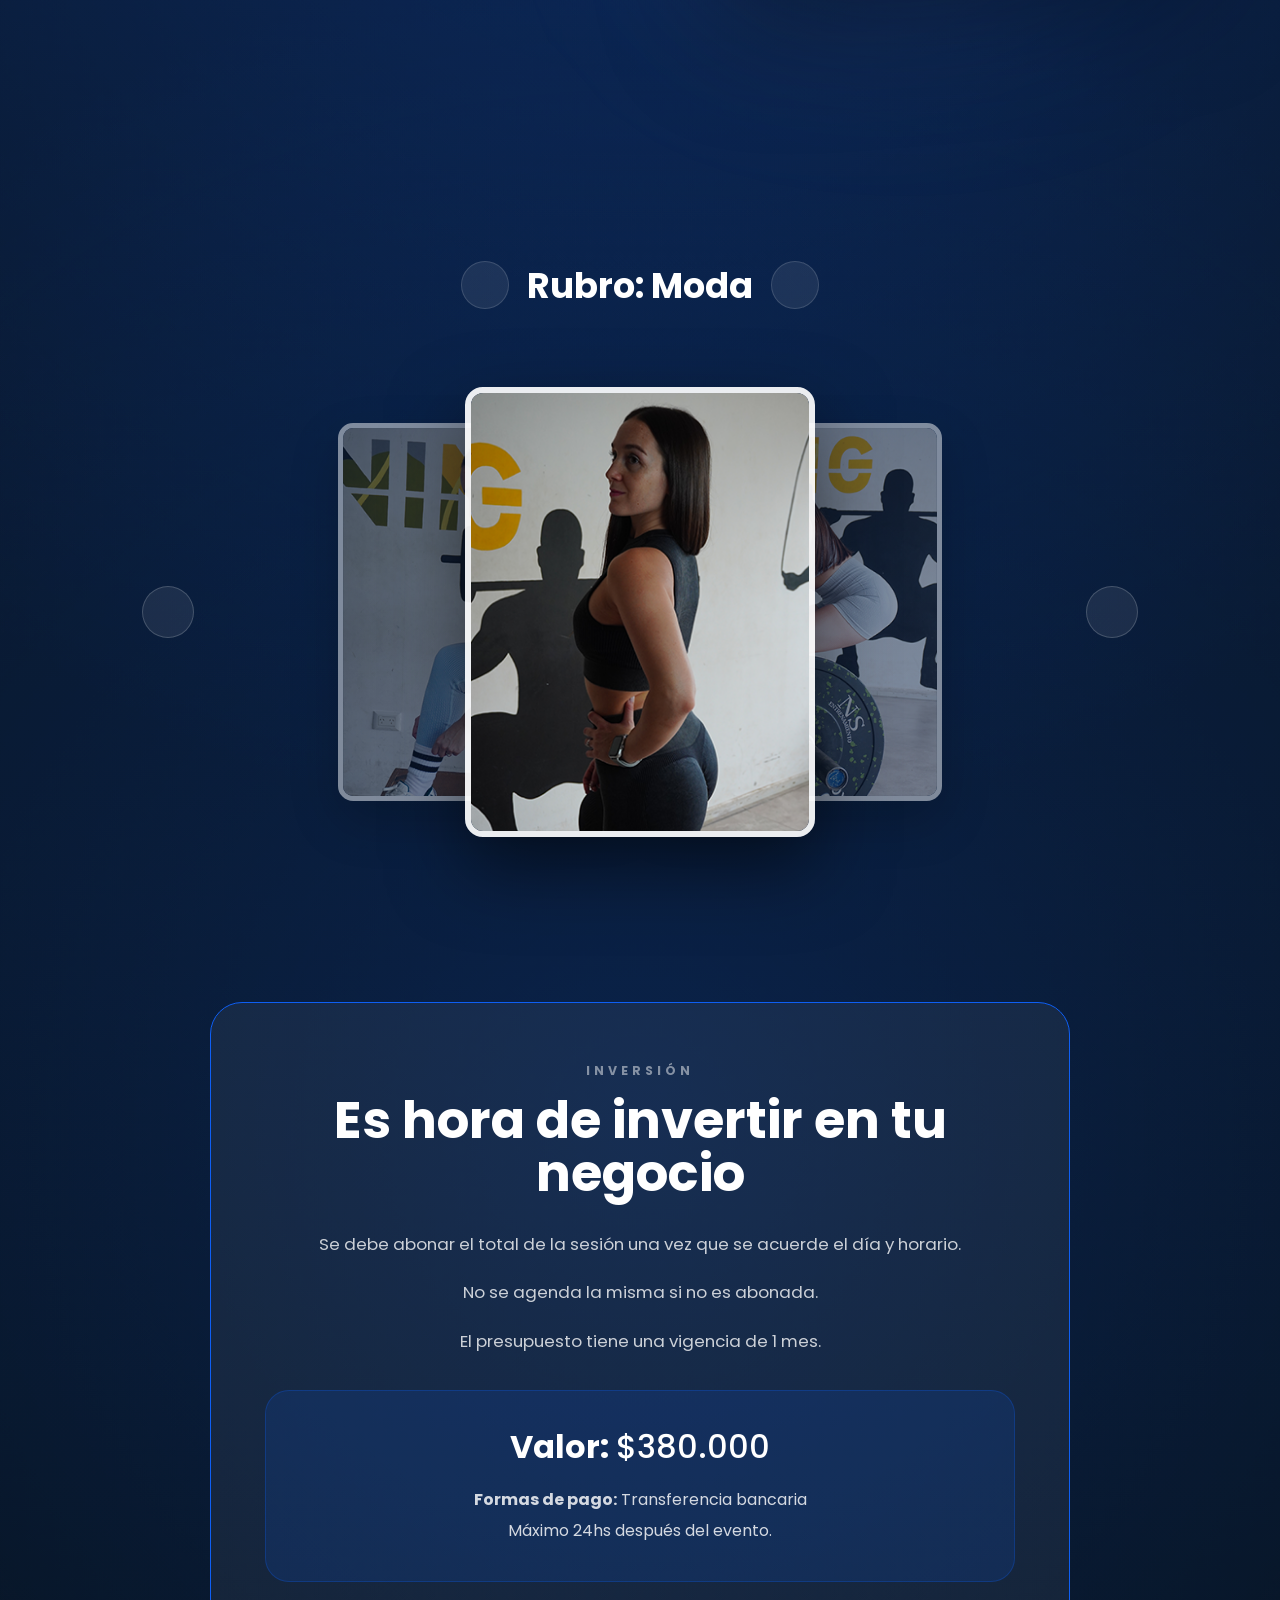
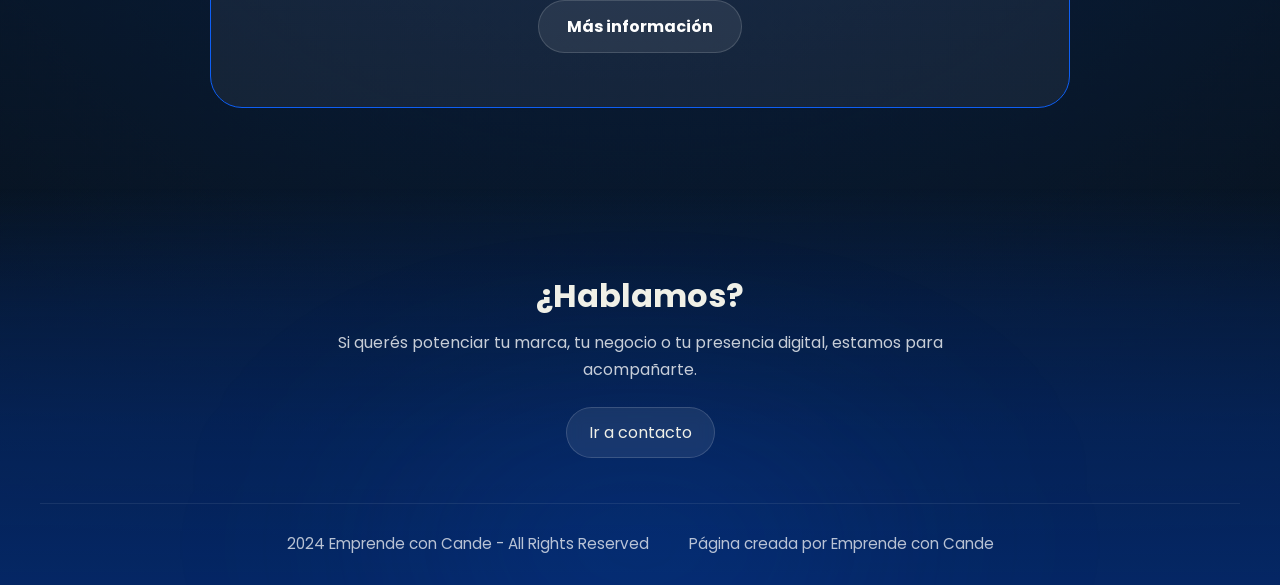
==== commit ec97fb93: "error-cel-12" ====
--- a/paginas-extras/audiovisual.html
+++ b/paginas-extras/audiovisual.html
@@ -42,11 +42,11 @@
             <div class="hero-folds-light"></div>
             <div class="hero-folds-vignette"></div>
 
-            <div class="base-hero-container">
+            <div class="base-hero-container reveal">
                 <div class="base-hero-text">
                     <span class="section-kicker">Servicio</span>
 
-                    <h1>Producción audiovisual - CAMBIO 11</h1>
+                    <h1>Producción audiovisual - CAMBIO 12</h1>
 
                     <p>
                         Crecimiento y escalabilidad en redes sociales y canales digitales
@@ -67,7 +67,7 @@
         <section class="evento-hero" id="info">
             <div class="evento-container evento-split">
 
-                <div class="evento-text">
+                <div class="evento-text reveal">
                     <span class="section-label">Producción audiovisual</span>
                     <h1>Contenido para eventos</h1>
 
@@ -90,7 +90,7 @@
                     <a href="ENLACE" target="_blank" class="evento-btn">Ver PDF informativo</a>
                 </div>
 
-                <div class="evento-img">
+                <div class="evento-img reveal">
                     <img src="img/camara-1.png" alt="Producción de contenido para eventos">
                 </div>
 
@@ -100,7 +100,7 @@
 
         <!-- SECCIÓN 2 -->
         <section class="galeria-eventos" id="galeria">
-            <div class="evento-container">
+            <div class="evento-container reveal">
 
                 <div class="galeria-rubro-header">
                     <button class="rubro-btn prev-rubro">
@@ -114,7 +114,7 @@
                     </button>
                 </div>
 
-                <div class="galeria-slider">
+                <div class="galeria-slider reveal">
                     <button class="foto-btn prev-foto">
                         <i class="fa-solid fa-chevron-left"></i>
                     </button>
@@ -134,7 +134,7 @@
 
         <!-- SECCIÓN 3 -->
         <section class="evento-inversion" id="precios">
-            <div class="evento-container">
+            <div class="evento-container reveal">
                 <div class="inversion-card">
                     <span class="section-label">Inversión</span>
                     <h2>Es hora de invertir en tu negocio</h2>
@@ -159,7 +159,7 @@
     </main>
 
     <!-- Modal -->
-    <div class="galeria-modal" id="galeriaModal">
+    <div class="galeria-modal reveal" id="galeriaModal">
         <button class="modal-close" id="modalClose">
             <i class="fa-solid fa-xmark"></i>
         </button>
--- a/paginas-extras/audiovisual.css
+++ b/paginas-extras/audiovisual.css
@@ -68,24 +68,40 @@
         linear-gradient(180deg, #071017 0%, #08131f 42%, #071017 100%);
 } */
 
+html {
+    background: var(--oscuro);
+}
+
 body {
     position: relative;
+    min-height: 100%;
     color: var(--claro);
-    overflow-x: hidden;
     background: var(--oscuro);
-}
-
+    overflow-x: clip;
+}
 body::before {
     content: "";
     position: fixed;
     inset: 0;
-    z-index: -10;
+    z-index: 0;
     pointer-events: none;
 
     background:
-        radial-gradient(circle at 10% 20%, rgba(14, 95, 244, 0.12), transparent 40%),
-        radial-gradient(circle at 85% 25%, rgba(14, 95, 244, 0.10), transparent 45%),
-        radial-gradient(circle at 20% 75%, rgba(14, 95, 244, 0.08), transparent 40%);
+        radial-gradient(
+            circle at 10% 20%,
+            rgba(14, 95, 244, 0.12),
+            transparent 40%
+        ),
+        radial-gradient(
+            circle at 85% 25%,
+            rgba(14, 95, 244, 0.10),
+            transparent 45%
+        ),
+        radial-gradient(
+            circle at 20% 75%,
+            rgba(14, 95, 244, 0.08),
+            transparent 40%
+        );
 }
 
 /* main::before {
@@ -116,7 +132,7 @@
 .footer {
     position: relative;
     background: transparent !important;
-    isolation: isolate;
+    /* isolation: isolate; */
 }
 
 .evento-hero,
@@ -773,7 +789,7 @@
     outline-offset: 4px;
 }
 
-.galeria-modal {
+/* .galeria-modal {
     display: flex;
 
     visibility: hidden;
@@ -810,7 +826,7 @@
     opacity: 0;
     filter: blur(5px);
     transform: scale(0.975);
-}
+} */
 
 body.modal-abierto {
     overflow: hidden;
@@ -904,26 +920,55 @@
     right: 30px;
 }
 
-
-/* MODAL */
+/* =========================
+   MODAL DE GALERÍA
+========================= */
+
 .galeria-modal {
     position: fixed;
     inset: 0;
     z-index: 999999;
 
-    display: none;
+    display: flex;
     align-items: center;
     justify-content: center;
 
     padding: 40px;
 
+    visibility: hidden;
+    opacity: 0;
+    pointer-events: none;
+
+    background: rgba(3, 8, 16, 0);
+
+    /*
+     * El filtro queda desactivado mientras el modal
+     * está cerrado para que no exista una capa gráfica
+     * de pantalla completa permanentemente.
+     */
+    backdrop-filter: none;
+    -webkit-backdrop-filter: none;
+
+    transition:
+        opacity 300ms ease,
+        visibility 0s linear 300ms,
+        background-color 300ms ease;
+}
+
+.galeria-modal.active {
+    visibility: visible;
+    opacity: 1;
+    pointer-events: auto;
+
     background: rgba(3, 8, 16, 0.88);
+
     backdrop-filter: blur(16px);
     -webkit-backdrop-filter: blur(16px);
-}
-
-.galeria-modal.active {
-    display: flex;
+
+    transition:
+        opacity 300ms ease,
+        visibility 0s linear 0s,
+        background-color 300ms ease;
 }
 
 .galeria-modal img {
@@ -931,9 +976,28 @@
     max-height: 84vh;
     object-fit: contain;
 
+    opacity: 0;
+    transform: translateY(18px) scale(0.96);
+
     border-radius: 24px;
     border: 1px solid rgba(255, 255, 255, 0.18);
     box-shadow: 0 30px 90px rgba(0, 0, 0, 0.55);
+
+    transition:
+        opacity 220ms ease,
+        transform 400ms cubic-bezier(0.22, 1, 0.36, 1),
+        filter 220ms ease;
+}
+
+.galeria-modal.active img {
+    opacity: 1;
+    transform: translateY(0) scale(1);
+}
+
+.galeria-modal img.cambiando {
+    opacity: 0;
+    filter: blur(5px);
+    transform: scale(0.975);
 }
 
 .modal-close,
--- a/paginas-extras/move-2.css
+++ b/paginas-extras/move-2.css
@@ -56,14 +56,15 @@
 /* En mobile se anima solo el movimiento */
 @media (max-width: 768px) {
     .reveal {
-        opacity: 1 !important;
         transform: translateY(18px);
 
         transition:
+            opacity 500ms ease,
             transform 500ms cubic-bezier(0.22, 1, 0.36, 1);
     }
 
     .reveal.is-visible {
+        opacity: 1;
         transform: translateY(0);
     }
 
@@ -98,8 +99,4 @@
         transform: none;
         transition: none;
     }
-}
-
-.reveal {
-    opacity: 1 !important;
 }
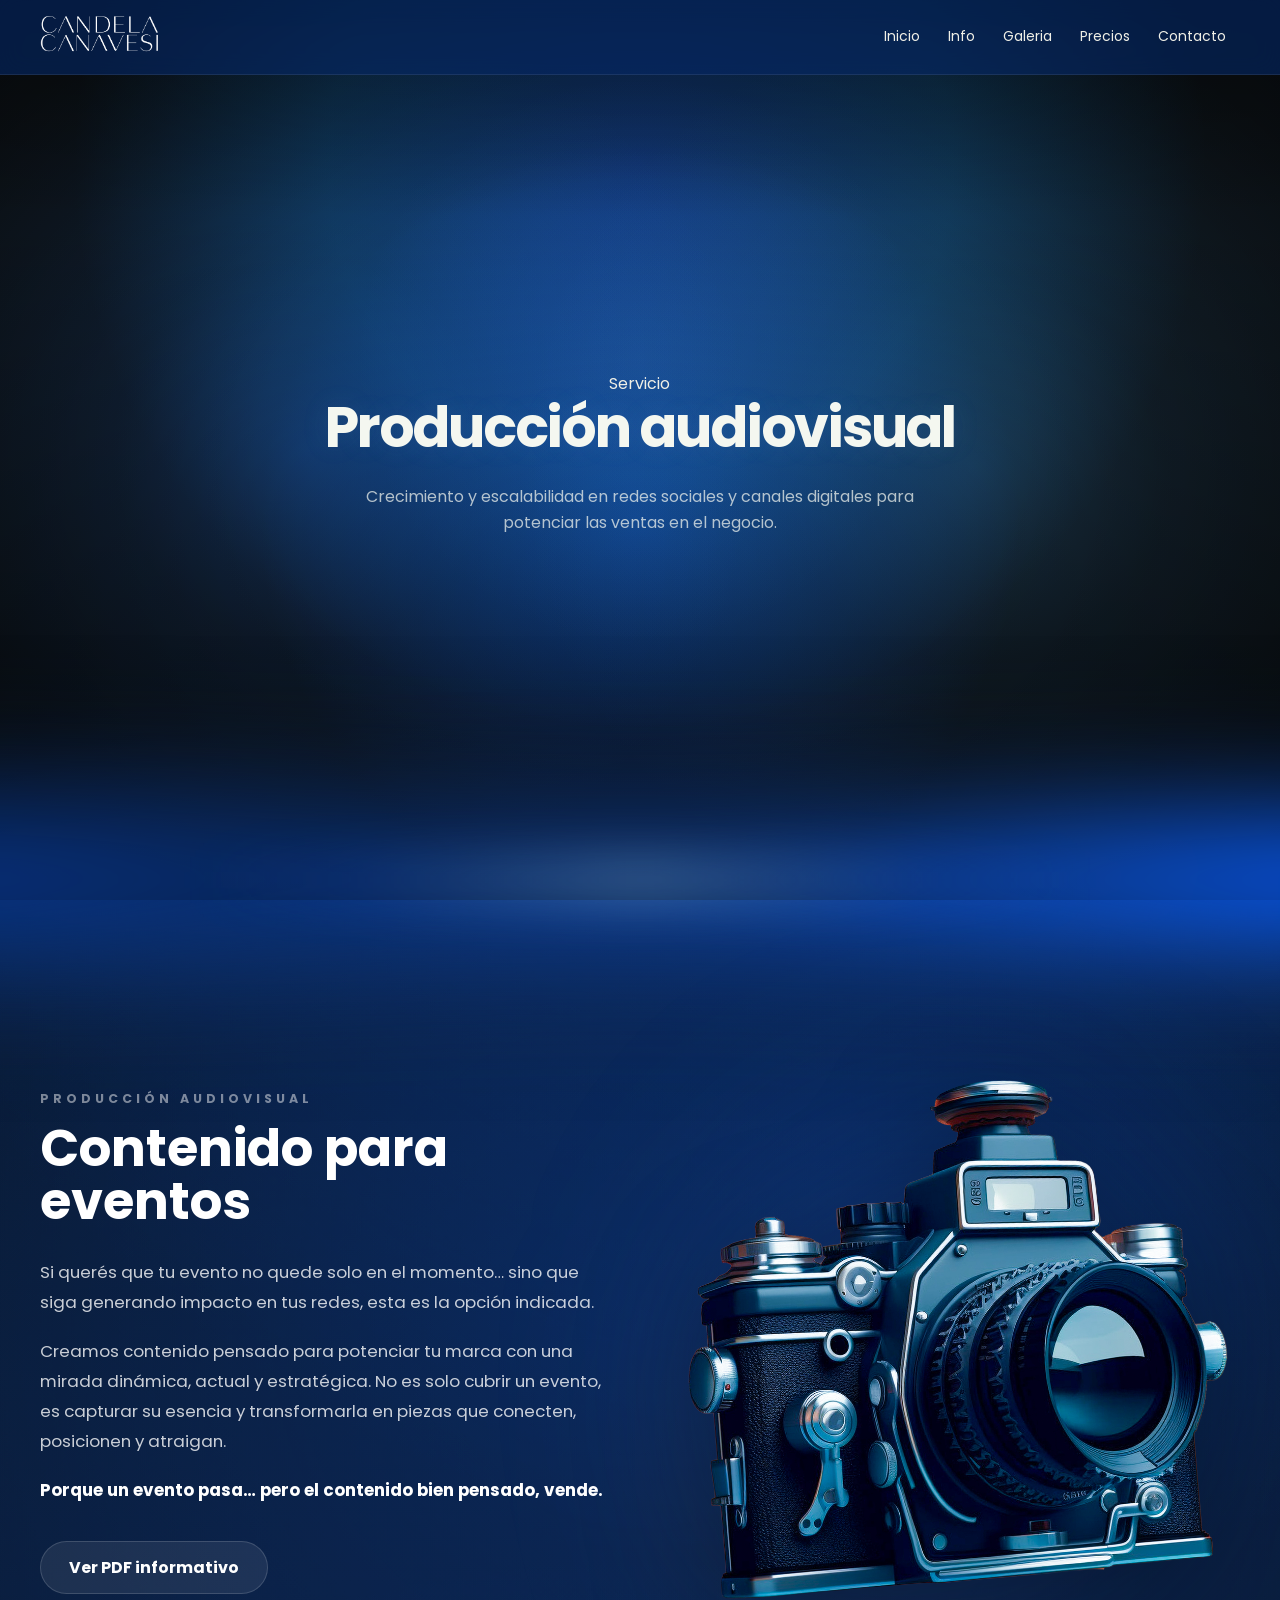
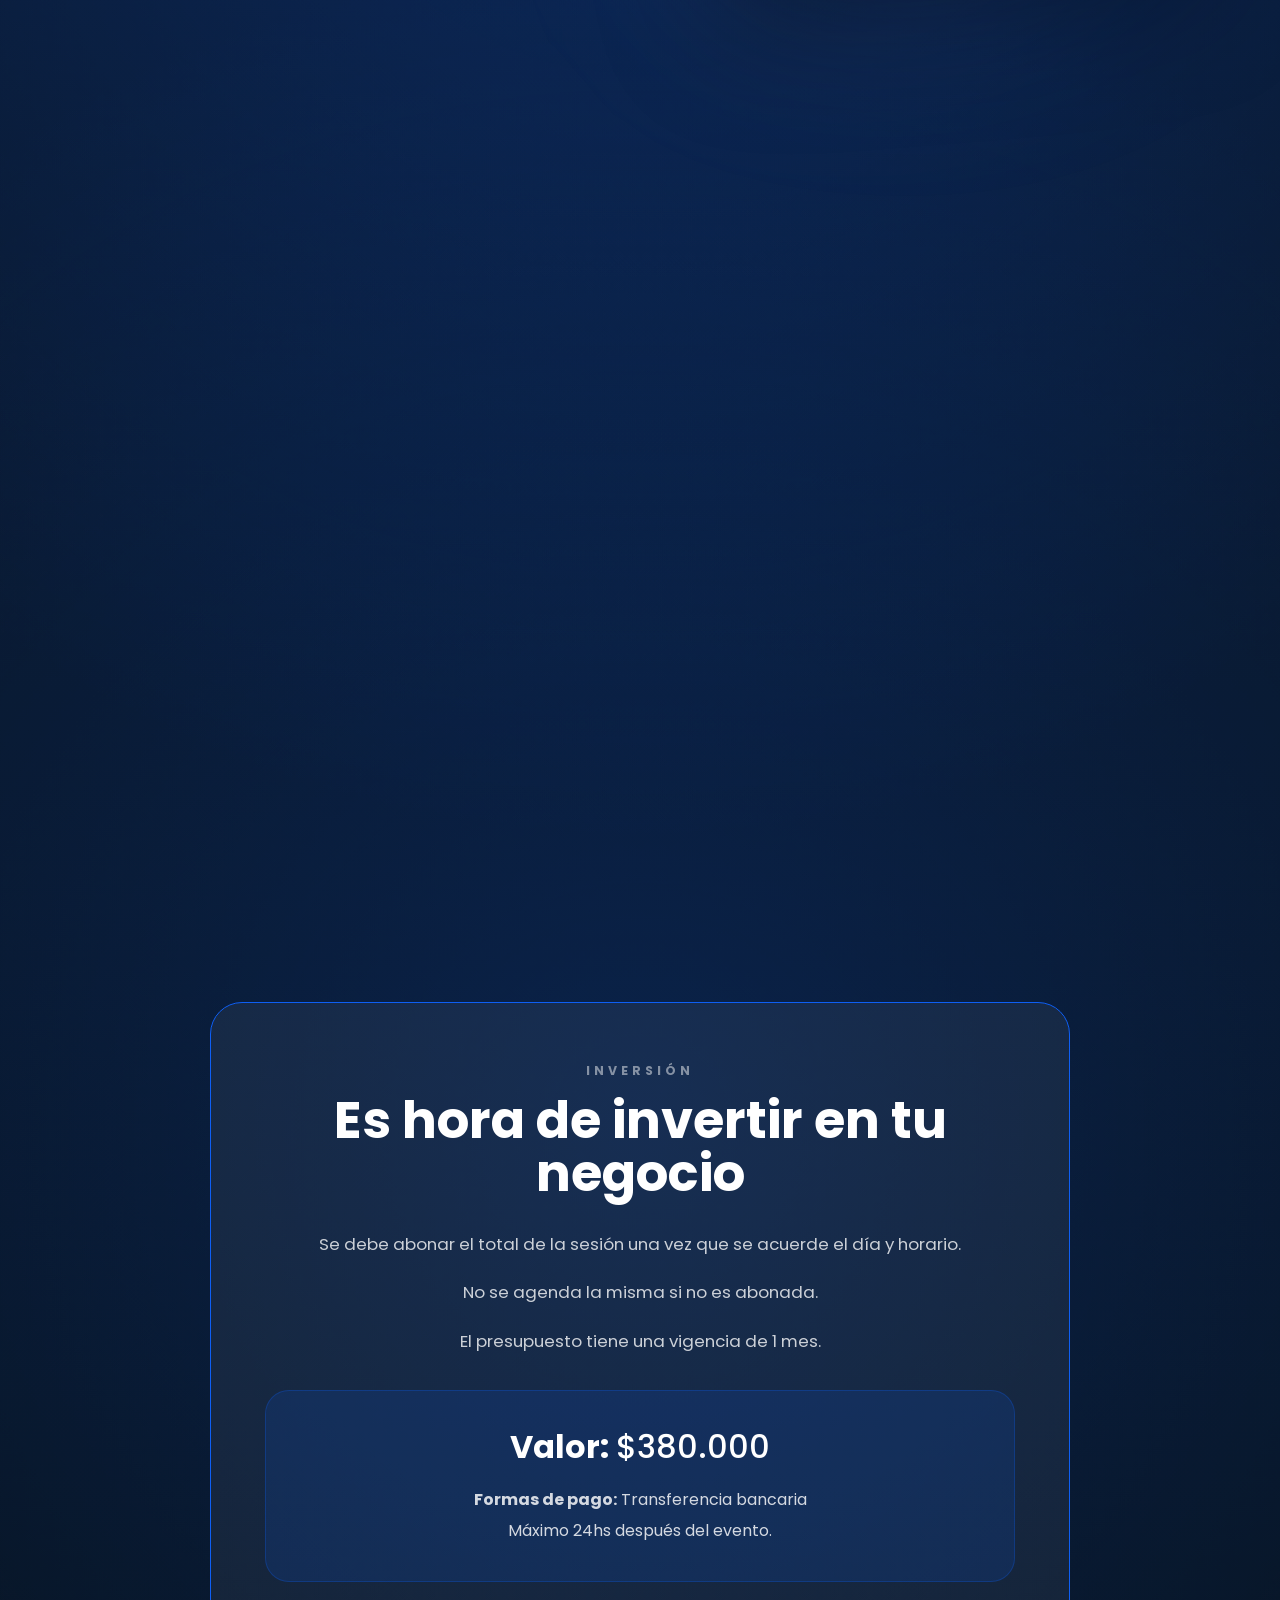
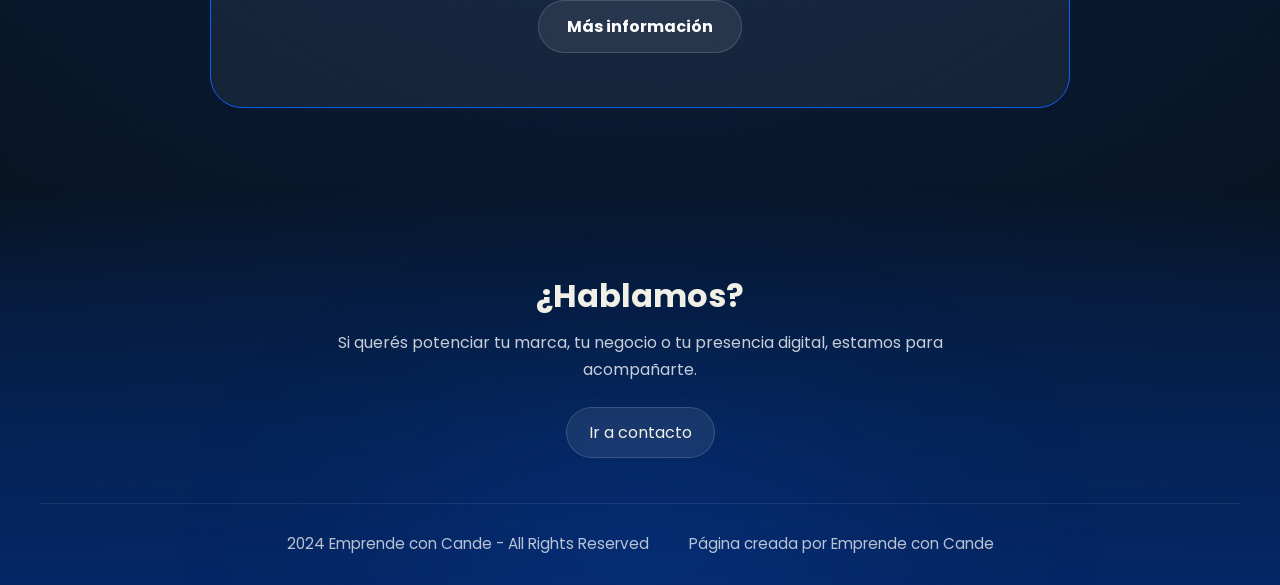
==== commit 2277fb53: "erro-cel-corregido" ====
--- a/paginas-extras/audiovisual.html
+++ b/paginas-extras/audiovisual.html
@@ -46,7 +46,7 @@
                 <div class="base-hero-text">
                     <span class="section-kicker">Servicio</span>
 
-                    <h1>Producción audiovisual - CAMBIO 12</h1>
+                    <h1>Producción audiovisual</h1>
 
                     <p>
                         Crecimiento y escalabilidad en redes sociales y canales digitales
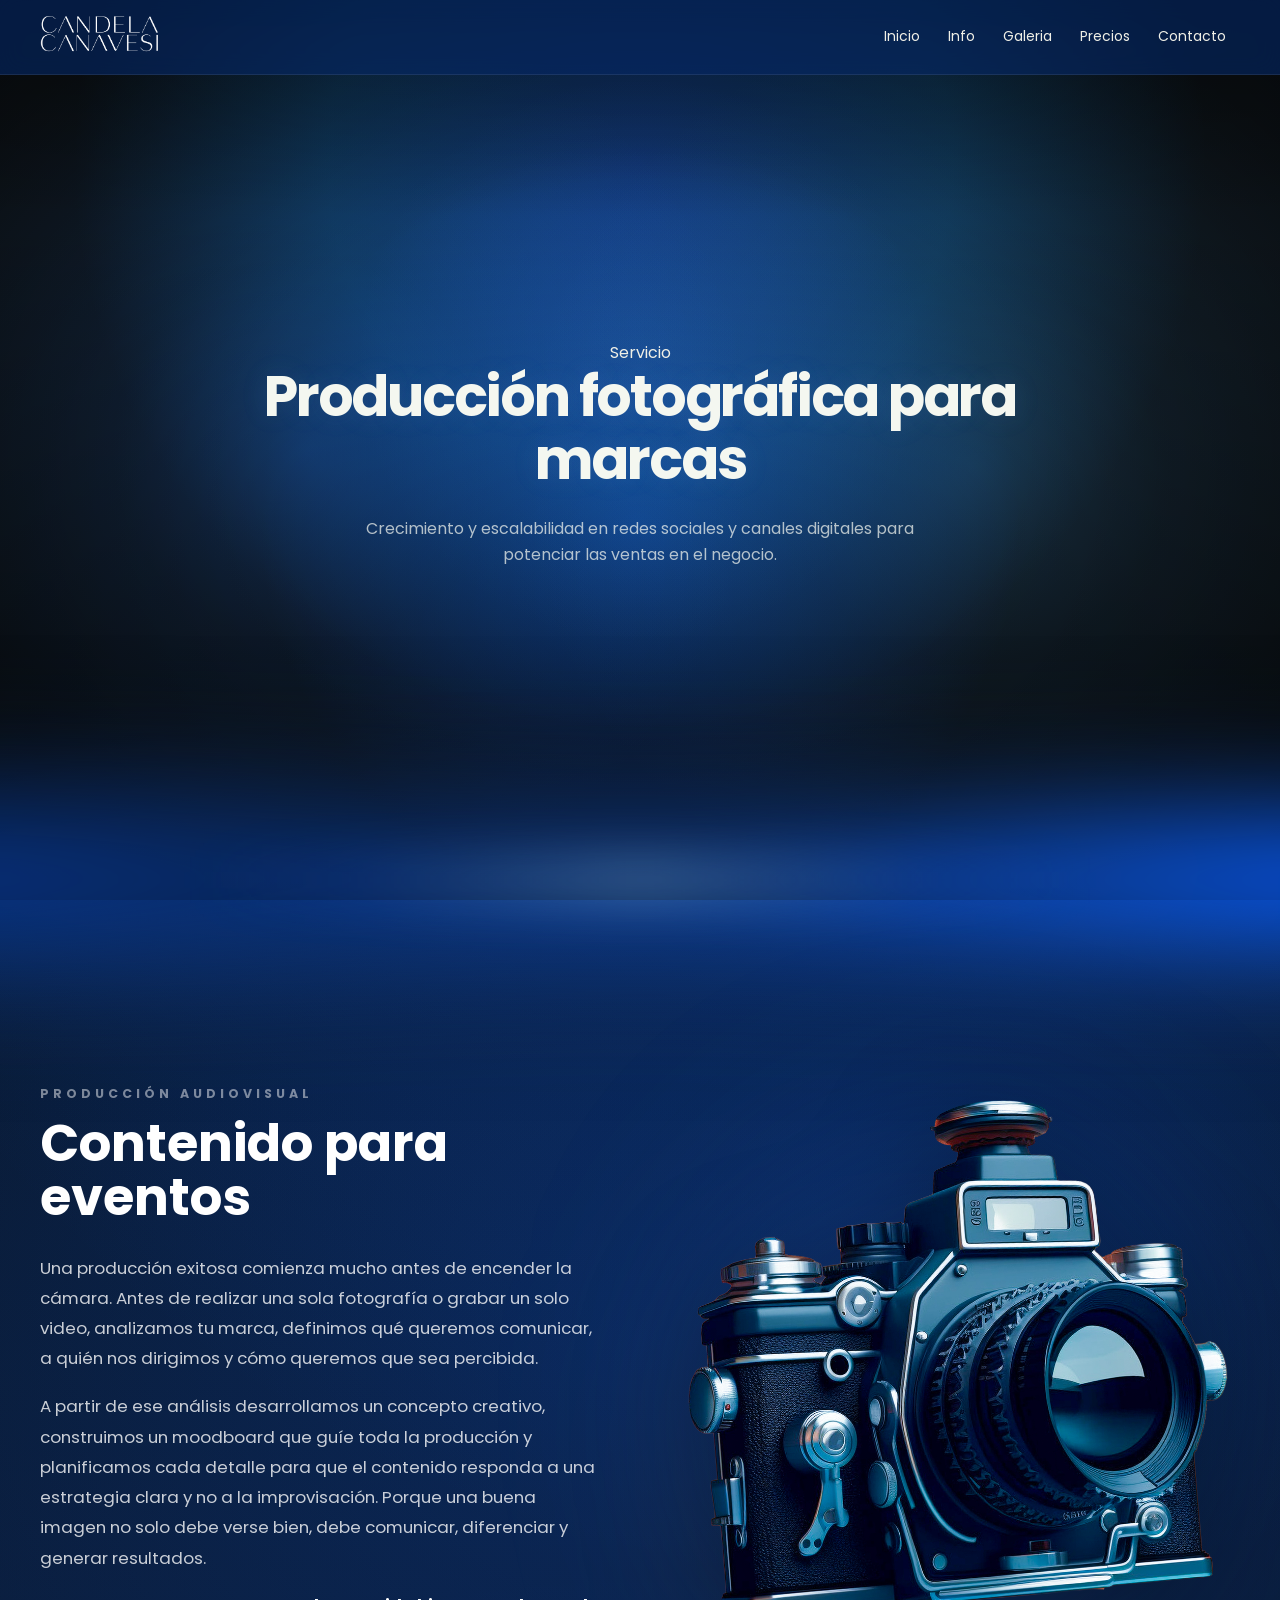
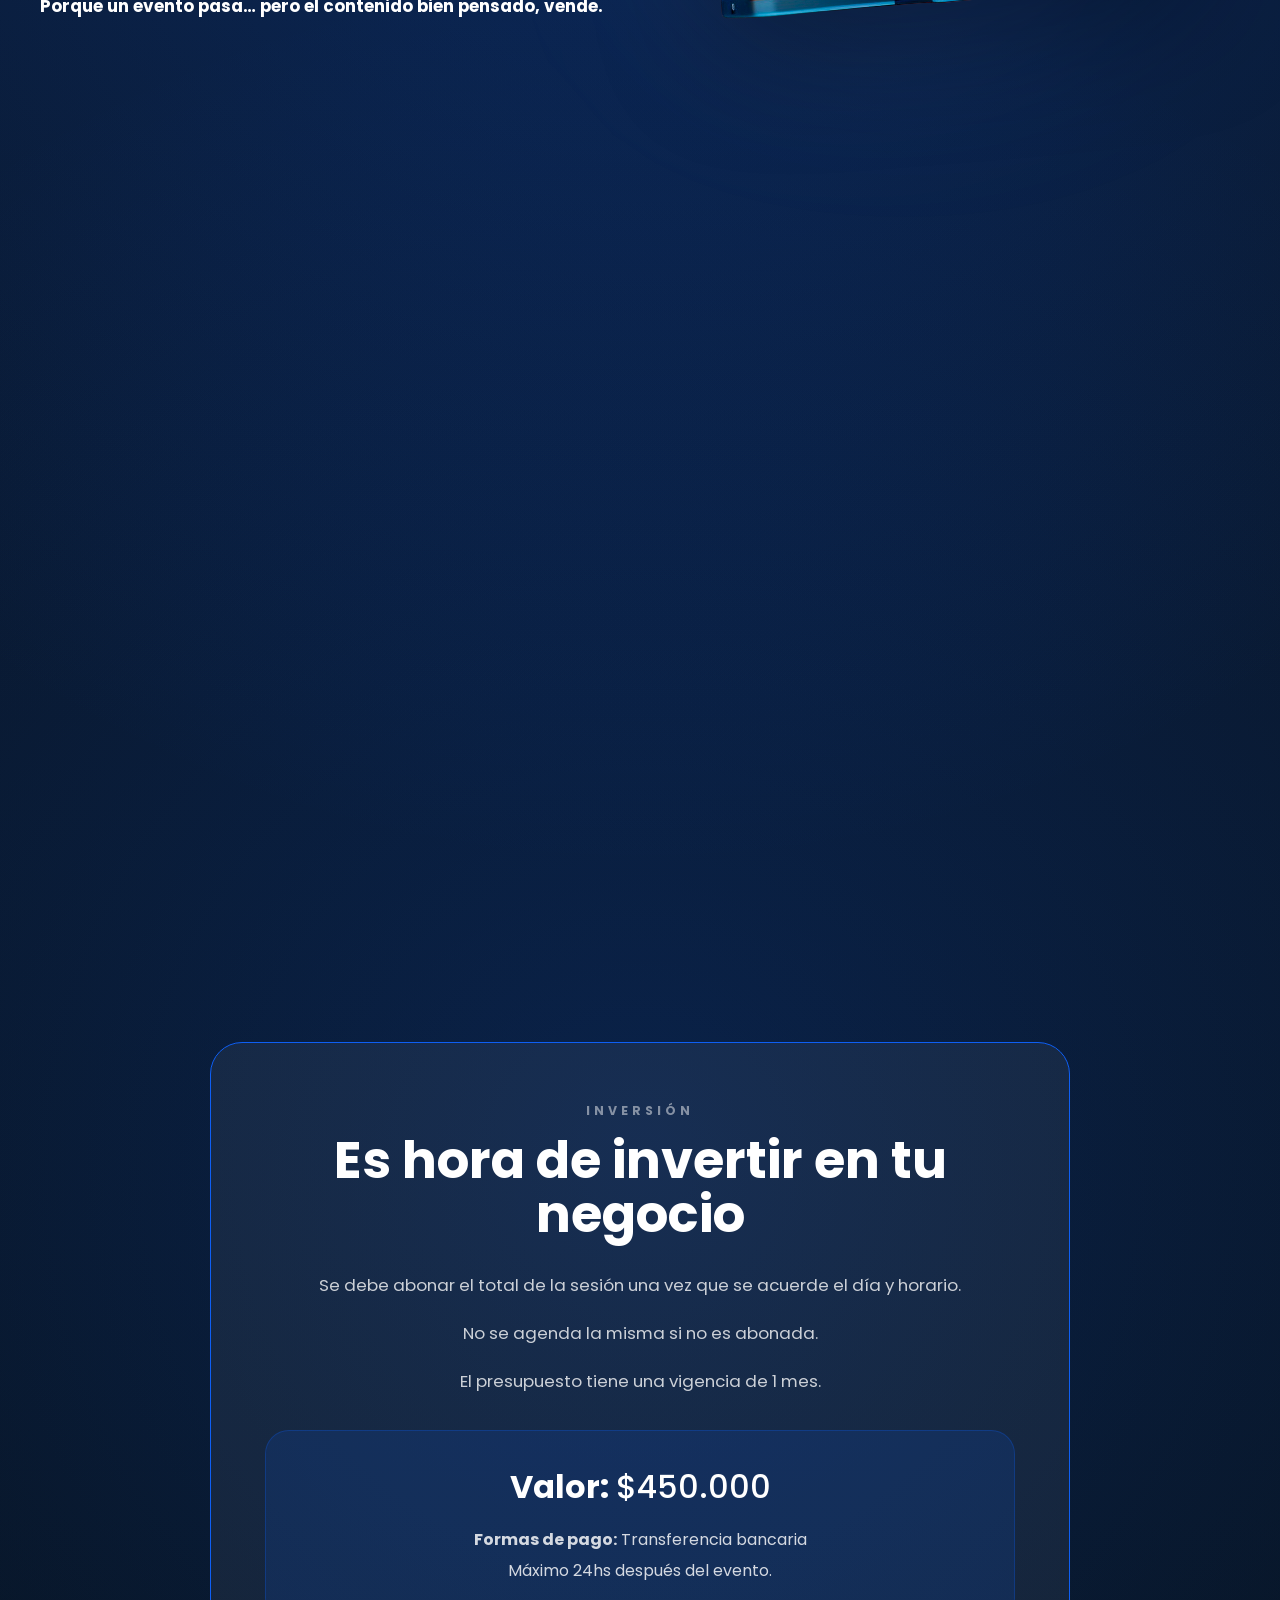
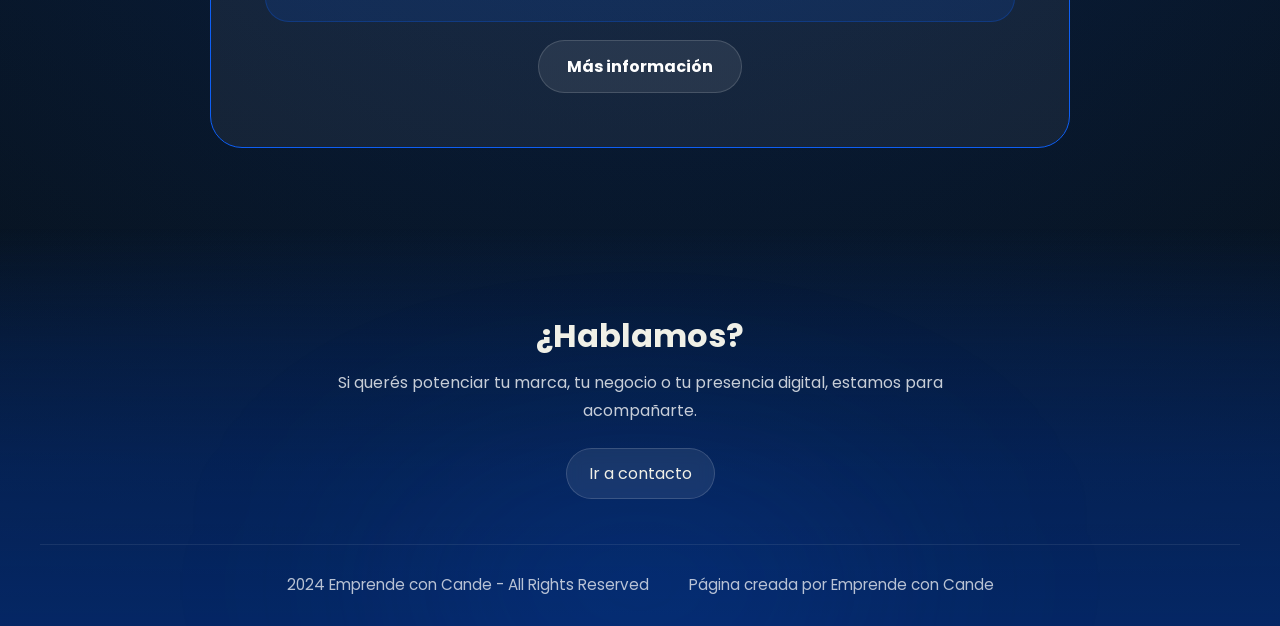
==== commit 0c54e689: "cambios-1" ====
--- a/paginas-extras/audiovisual.html
+++ b/paginas-extras/audiovisual.html
@@ -46,7 +46,7 @@
                 <div class="base-hero-text">
                     <span class="section-kicker">Servicio</span>
 
-                    <h1>Producción audiovisual</h1>
+                    <h1>Producción fotográfica para marcas</h1>
 
                     <p>
                         Crecimiento y escalabilidad en redes sociales y canales digitales
@@ -72,22 +72,16 @@
                     <h1>Contenido para eventos</h1>
 
                     <p>
-                        Si querés que tu evento no quede solo en el momento… sino que siga generando impacto en tus
-                        redes,
-                        esta es la opción indicada.
+                        Una producción exitosa comienza mucho antes de encender la cámara. Antes de realizar una sola fotografía o grabar un solo video, analizamos tu marca, definimos qué queremos comunicar, a quién nos dirigimos y cómo queremos que sea percibida.
                     </p>
 
                     <p>
-                        Creamos contenido pensado para potenciar tu marca con una mirada dinámica, actual y estratégica.
-                        No es solo cubrir un evento, es capturar su esencia y transformarla en piezas que conecten,
-                        posicionen y atraigan.
+                        A partir de ese análisis desarrollamos un concepto creativo, construimos un moodboard que guíe toda la producción y planificamos cada detalle para que el contenido responda a una estrategia clara y no a la improvisación. Porque una buena imagen no solo debe verse bien, debe comunicar, diferenciar y generar resultados. 
                     </p>
 
                     <p class="evento-frase">
                         Porque un evento pasa… pero el contenido bien pensado, vende.
                     </p>
-
-                    <a href="ENLACE" target="_blank" class="evento-btn">Ver PDF informativo</a>
                 </div>
 
                 <div class="evento-img reveal">
@@ -146,7 +140,7 @@
                     </div>
 
                     <div class="precio-box">
-                        <h3>Valor: <span>$380.000</span></h3>
+                        <h3>Valor: <span>$450.000</span></h3>
                         <p><strong>Formas de pago:</strong> Transferencia bancaria</p>
                         <p>Máximo 24hs después del evento.</p>
                     </div>
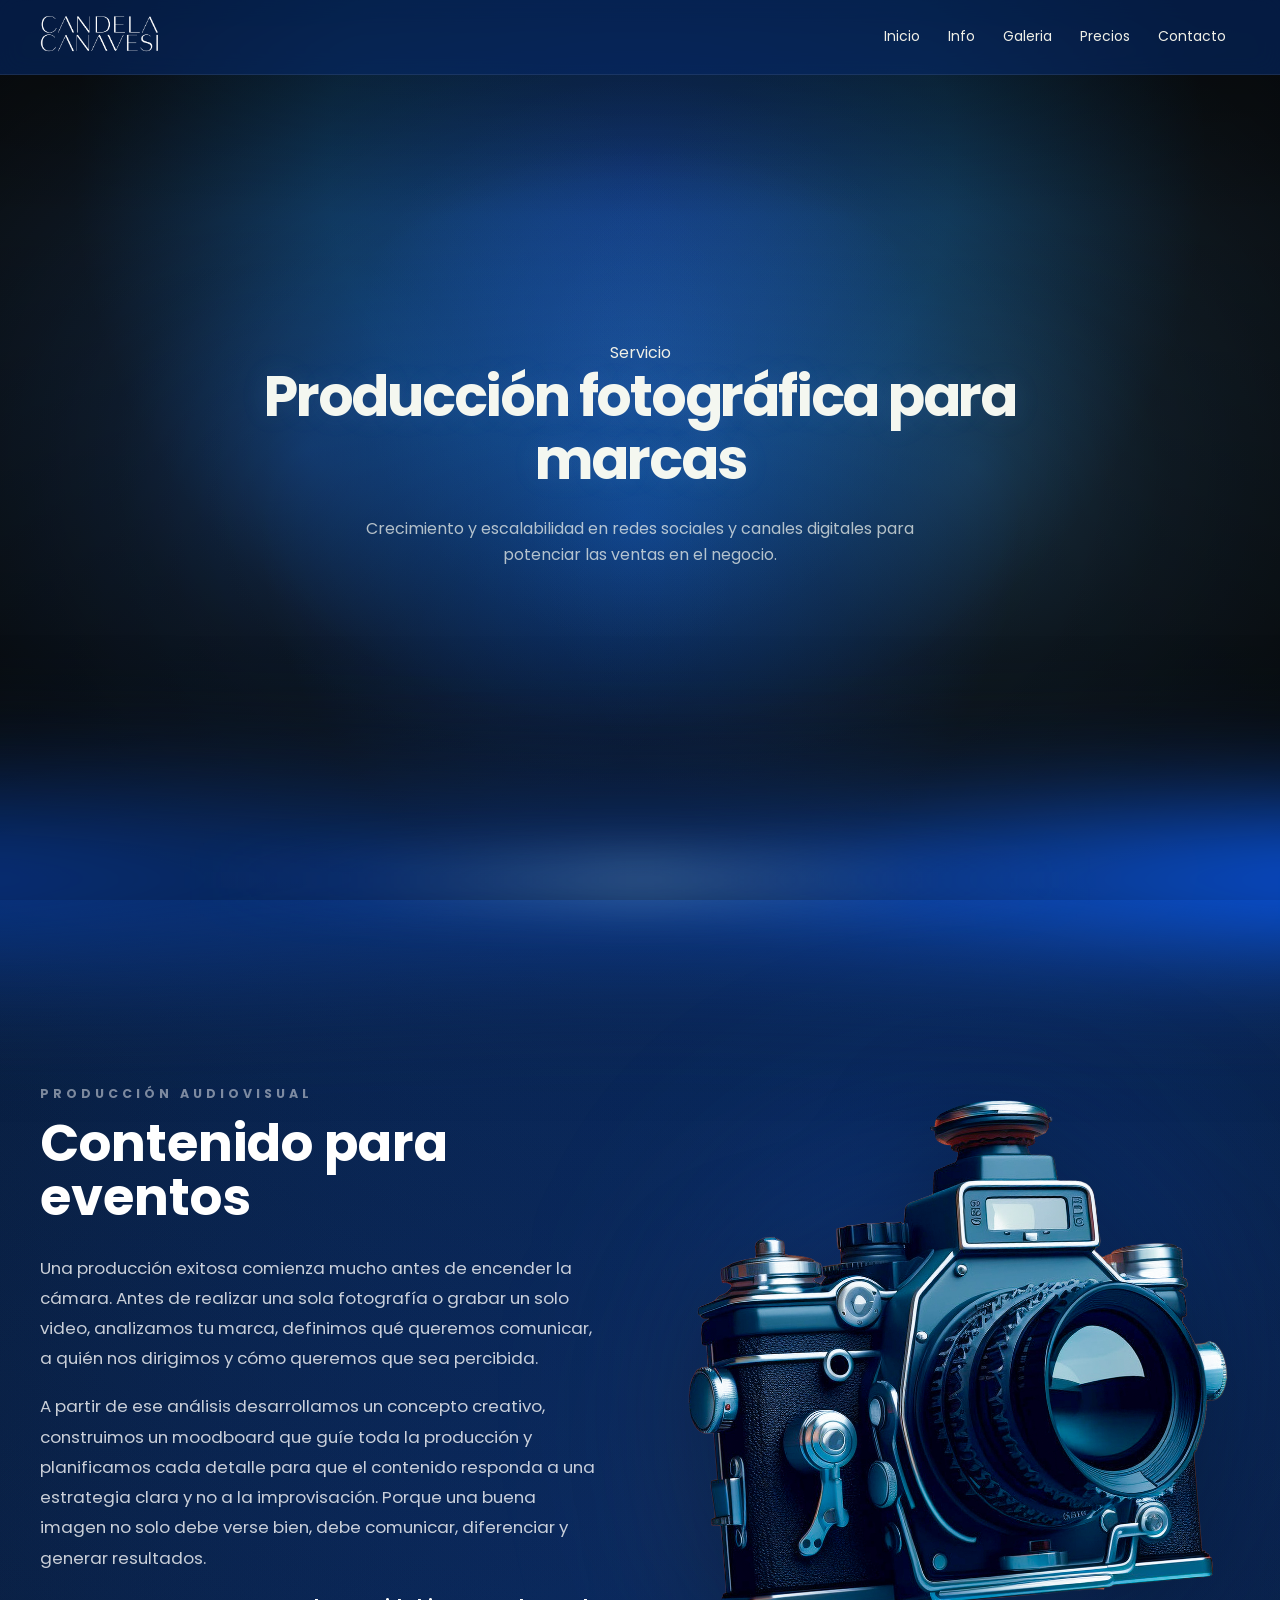
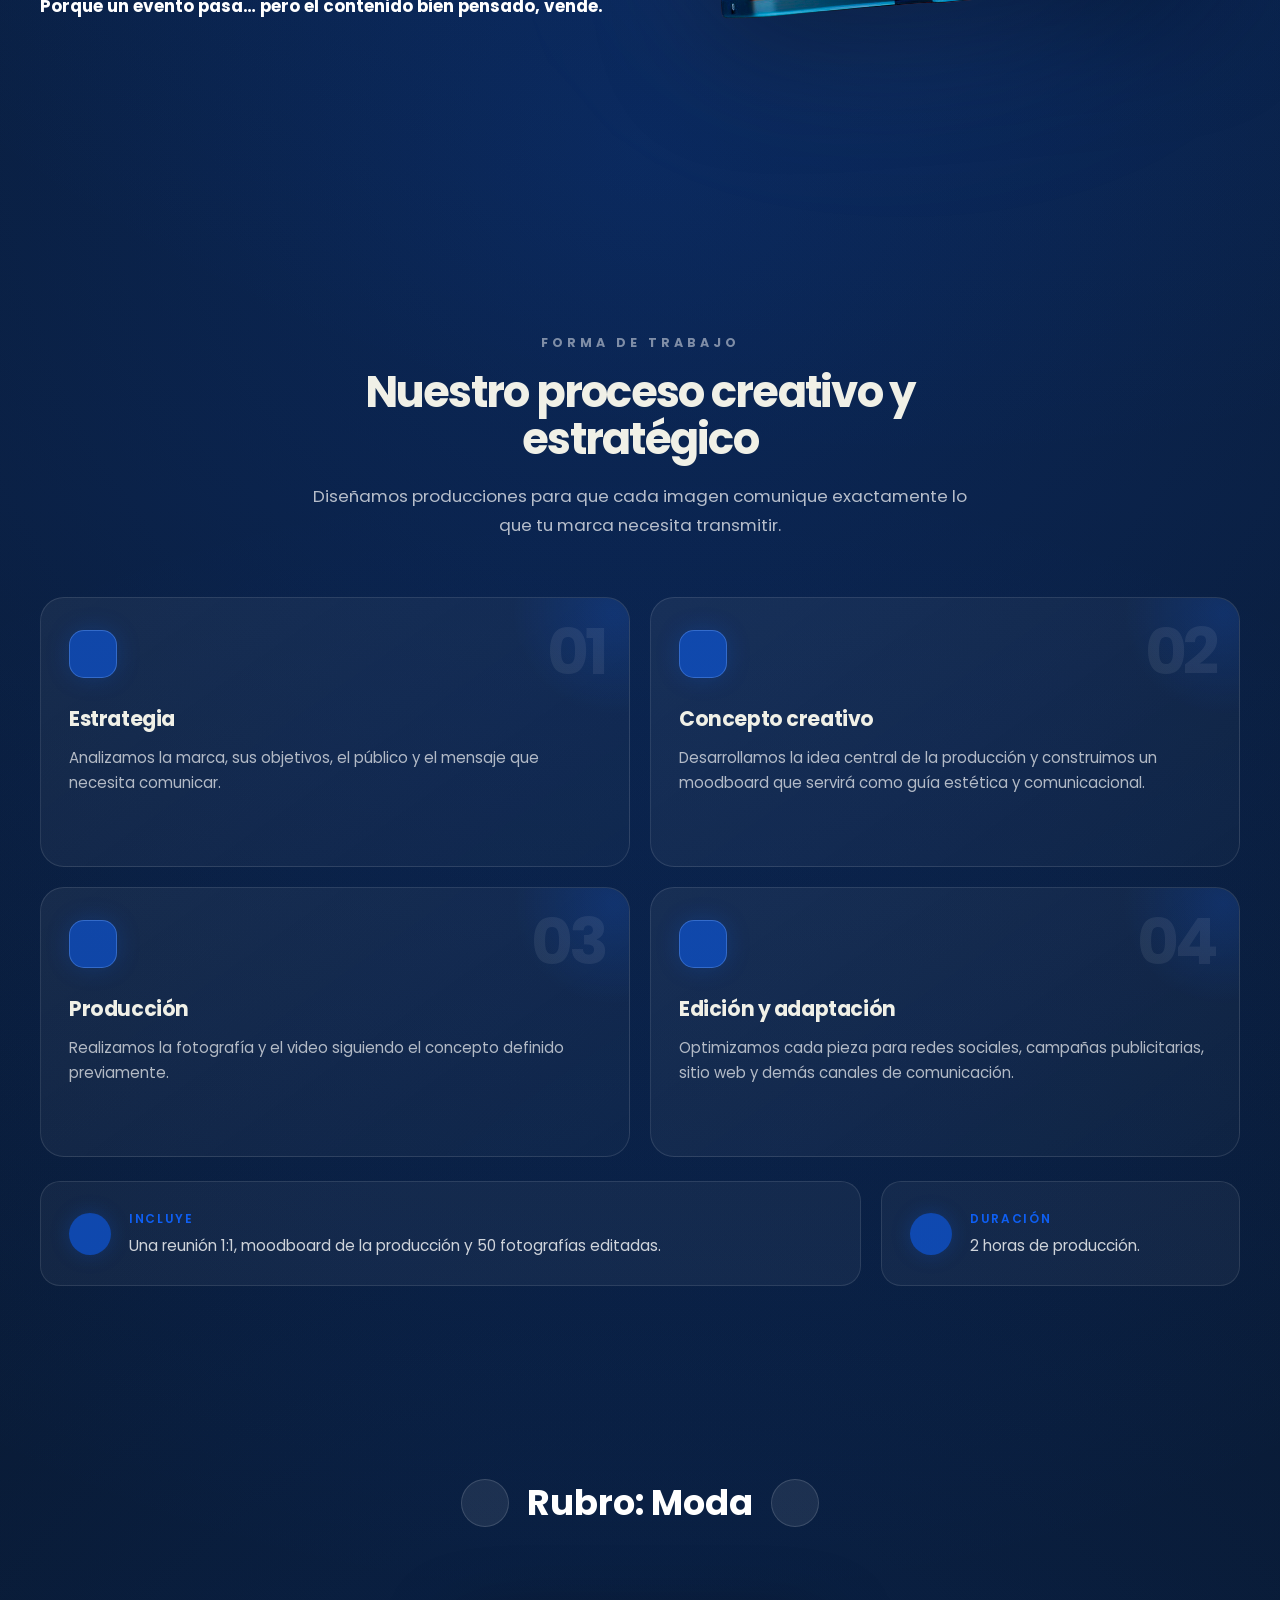
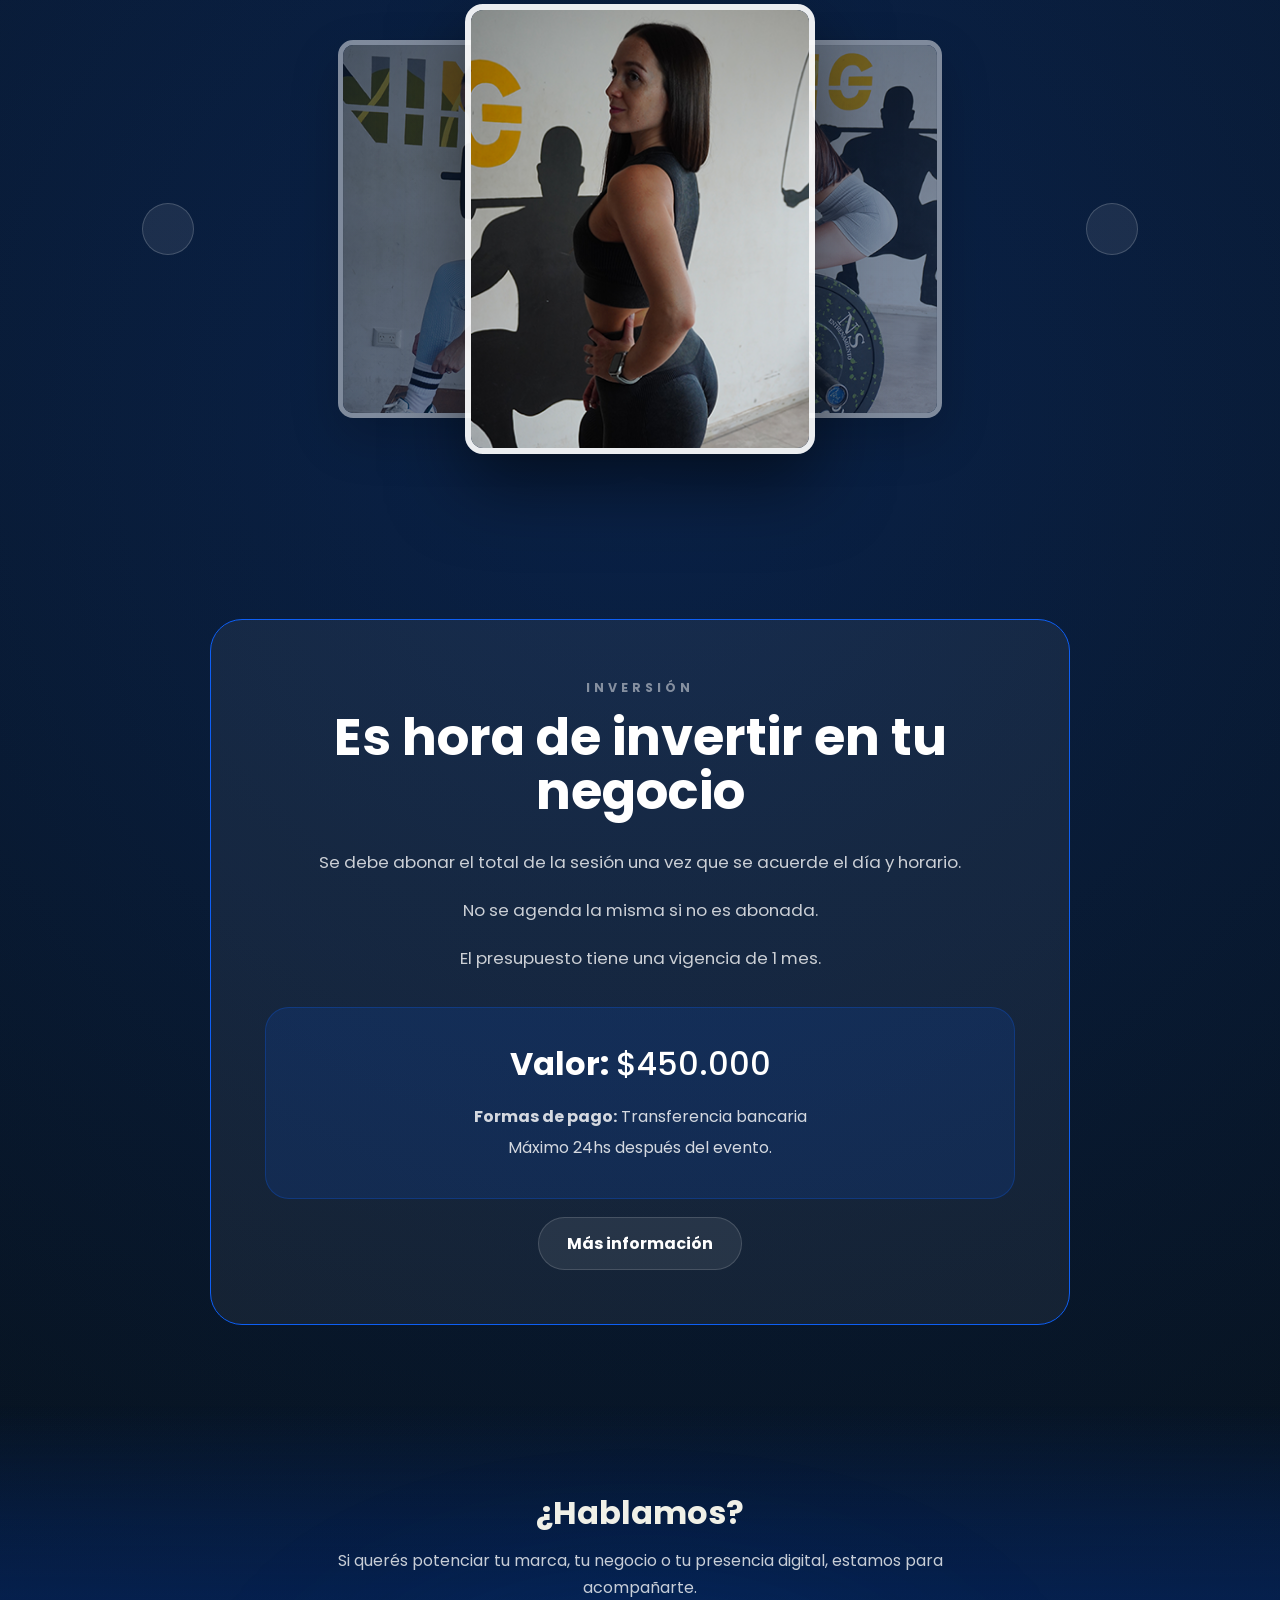
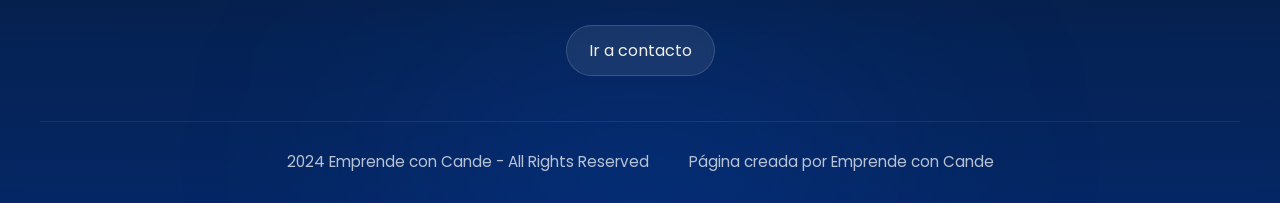
==== commit def5aa66: "cambios-finales-1" ====
--- a/paginas-extras/audiovisual.html
+++ b/paginas-extras/audiovisual.html
@@ -14,7 +14,7 @@
 <body>
     <header class="inicio" id="inicio">
         <div class="menu">
-            <a href="index.html">
+            <a href="../index.html">
                 <img class="img-logo" src="img/Candela-logo-barra.png" alt="Candela Canavesi">
             </a>
 
@@ -26,7 +26,7 @@
 
             <nav class="navbar">
                 <ul>
-                    <li><a href="#inicio">Inicio</a></li>
+                    <li><a href="../index.html">Inicio</a></li>
                     <li><a href="#info">Info</a></li>
                     <li><a href="#galeria">Galeria</a></li>
                     <li><a href="#precios">Precios</a></li>
@@ -72,11 +72,16 @@
                     <h1>Contenido para eventos</h1>
 
                     <p>
-                        Una producción exitosa comienza mucho antes de encender la cámara. Antes de realizar una sola fotografía o grabar un solo video, analizamos tu marca, definimos qué queremos comunicar, a quién nos dirigimos y cómo queremos que sea percibida.
+                        Una producción exitosa comienza mucho antes de encender la cámara. Antes de realizar una sola
+                        fotografía o grabar un solo video, analizamos tu marca, definimos qué queremos comunicar, a
+                        quién nos dirigimos y cómo queremos que sea percibida.
                     </p>
 
                     <p>
-                        A partir de ese análisis desarrollamos un concepto creativo, construimos un moodboard que guíe toda la producción y planificamos cada detalle para que el contenido responda a una estrategia clara y no a la improvisación. Porque una buena imagen no solo debe verse bien, debe comunicar, diferenciar y generar resultados. 
+                        A partir de ese análisis desarrollamos un concepto creativo, construimos un moodboard que guíe
+                        toda la producción y planificamos cada detalle para que el contenido responda a una estrategia
+                        clara y no a la improvisación. Porque una buena imagen no solo debe verse bien, debe comunicar,
+                        diferenciar y generar resultados.
                     </p>
 
                     <p class="evento-frase">
@@ -86,6 +91,118 @@
 
                 <div class="evento-img reveal">
                     <img src="img/camara-1.png" alt="Producción de contenido para eventos">
+                </div>
+
+            </div>
+        </section>
+
+        <!-- PROCESO CREATIVO -->
+        <section class="proceso-creativo-section">
+            <div class="proceso-creativo-container">
+
+                <div class="proceso-creativo-header reveal">
+                    <span class="section-label">Forma de trabajo</span>
+
+                    <h2>Nuestro proceso creativo y estratégico</h2>
+
+                    <p>
+                        Diseñamos producciones para que cada imagen comunique
+                        exactamente lo que tu marca necesita transmitir.
+                    </p>
+                </div>
+
+                <div class="proceso-creativo-grid">
+
+                    <article class="proceso-creativo-card reveal">
+                        <span class="proceso-creativo-numero">01</span>
+
+                        <div class="proceso-creativo-icono">
+                            <i class="fa-solid fa-chart-line"></i>
+                        </div>
+
+                        <h3>Estrategia</h3>
+
+                        <p>
+                            Analizamos la marca, sus objetivos, el público y el mensaje
+                            que necesita comunicar.
+                        </p>
+                    </article>
+
+                    <article class="proceso-creativo-card reveal">
+                        <span class="proceso-creativo-numero">02</span>
+
+                        <div class="proceso-creativo-icono">
+                            <i class="fa-regular fa-lightbulb"></i>
+                        </div>
+
+                        <h3>Concepto creativo</h3>
+
+                        <p>
+                            Desarrollamos la idea central de la producción y construimos
+                            un moodboard que servirá como guía estética y comunicacional.
+                        </p>
+                    </article>
+
+                    <article class="proceso-creativo-card reveal">
+                        <span class="proceso-creativo-numero">03</span>
+
+                        <div class="proceso-creativo-icono">
+                            <i class="fa-solid fa-camera"></i>
+                        </div>
+
+                        <h3>Producción</h3>
+
+                        <p>
+                            Realizamos la fotografía y el video siguiendo el concepto
+                            definido previamente.
+                        </p>
+                    </article>
+
+                    <article class="proceso-creativo-card reveal">
+                        <span class="proceso-creativo-numero">04</span>
+
+                        <div class="proceso-creativo-icono">
+                            <i class="fa-solid fa-wand-magic-sparkles"></i>
+                        </div>
+
+                        <h3>Edición y adaptación</h3>
+
+                        <p>
+                            Optimizamos cada pieza para redes sociales, campañas
+                            publicitarias, sitio web y demás canales de comunicación.
+                        </p>
+                    </article>
+
+                </div>
+
+                <div class="proceso-creativo-detalles reveal">
+
+                    <div class="proceso-detalle">
+                        <span class="proceso-detalle-icono">
+                            <i class="fa-solid fa-check"></i>
+                        </span>
+
+                        <div>
+                            <span class="proceso-detalle-label">Incluye</span>
+
+                            <p>
+                                Una reunión 1:1, moodboard de la producción y
+                                50 fotografías editadas.
+                            </p>
+                        </div>
+                    </div>
+
+                    <div class="proceso-detalle">
+                        <span class="proceso-detalle-icono">
+                            <i class="fa-regular fa-clock"></i>
+                        </span>
+
+                        <div>
+                            <span class="proceso-detalle-label">Duración</span>
+                            <p>2 horas de producción.</p>
+                        </div>
+                    </div>
+
                 </div>
 
             </div>
--- a/paginas-extras/audiovisual.css
+++ b/paginas-extras/audiovisual.css
@@ -79,6 +79,7 @@
     background: var(--oscuro);
     overflow-x: clip;
 }
+
 body::before {
     content: "";
     position: fixed;
@@ -87,21 +88,15 @@
     pointer-events: none;
 
     background:
-        radial-gradient(
-            circle at 10% 20%,
+        radial-gradient(circle at 10% 20%,
             rgba(14, 95, 244, 0.12),
-            transparent 40%
-        ),
-        radial-gradient(
-            circle at 85% 25%,
+            transparent 40%),
+        radial-gradient(circle at 85% 25%,
             rgba(14, 95, 244, 0.10),
-            transparent 45%
-        ),
-        radial-gradient(
-            circle at 20% 75%,
+            transparent 45%),
+        radial-gradient(circle at 20% 75%,
             rgba(14, 95, 244, 0.08),
-            transparent 40%
-        );
+            transparent 40%);
 }
 
 /* main::before {
@@ -1175,9 +1170,263 @@
     display: none !important;
 }
 
+/* =========================================
+   PROCESO CREATIVO Y ESTRATÉGICO
+========================================= */
+
+.proceso-creativo-section {
+    position: relative;
+    padding: 120px 40px;
+    overflow: hidden;
+}
+
+.proceso-creativo-container {
+    position: relative;
+    z-index: 2;
+
+    width: 100%;
+    max-width: 1240px;
+    margin: 0 auto;
+}
+
+/* ENCABEZADO */
+
+.proceso-creativo-header {
+    max-width: 780px;
+    margin: 0 auto 58px;
+    text-align: center;
+}
+
+.proceso-creativo-header .section-label {
+    display: inline-block;
+    margin-bottom: 16px;
+}
+
+.proceso-creativo-header h2 {
+    max-width: 720px;
+    margin: 0 auto 20px;
+
+    color: var(--claro);
+
+    font-size: clamp(2rem, 3.4vw, 3.3rem);
+    line-height: 1.08;
+    letter-spacing: -0.04em;
+}
+
+.proceso-creativo-header p {
+    max-width: 680px;
+    margin: 0 auto;
+
+    color: rgba(255, 255, 255, 0.7);
+
+    font-size: 1.05rem;
+    line-height: 1.7;
+}
+
+/* TARJETAS */
+
+.proceso-creativo-grid {
+    display: grid;
+    grid-template-columns: repeat(4, minmax(0, 1fr));
+    gap: 20px;
+}
+
+.proceso-creativo-card {
+    position: relative;
+
+    min-height: 315px;
+    padding: 32px 28px;
+
+    border: 1px solid rgba(255, 255, 255, 0.11);
+    border-radius: 24px;
+
+    background:
+        linear-gradient(145deg,
+            rgba(255, 255, 255, 0.055),
+            rgba(255, 255, 255, 0.022));
+
+    overflow: hidden;
+
+    transition:
+        transform 0.3s ease,
+        border-color 0.3s ease,
+        background-color 0.3s ease;
+}
+
+.proceso-creativo-card:hover {
+    transform: translateY(-6px);
+
+    border-color: rgba(14, 95, 244, 0.48);
+
+    background:
+        linear-gradient(145deg,
+            rgba(14, 95, 244, 0.1),
+            rgba(255, 255, 255, 0.025));
+}
+
+/* Iluminación suave */
+
+.proceso-creativo-card::before {
+    content: "";
+
+    position: absolute;
+    top: -90px;
+    right: -90px;
+
+    width: 210px;
+    height: 210px;
+
+    border-radius: 50%;
+
+    background: radial-gradient(circle,
+            rgba(14, 95, 244, 0.18),
+            transparent 68%);
+
+    pointer-events: none;
+}
+
+.proceso-creativo-numero {
+    position: absolute;
+    top: 22px;
+    right: 24px;
+
+    color: rgba(255, 255, 255, 0.075);
+
+    font-size: 4rem;
+    font-weight: 700;
+    line-height: 1;
+    letter-spacing: -0.06em;
+}
+
+.proceso-creativo-icono {
+    position: relative;
+    z-index: 2;
+
+    display: flex;
+    align-items: center;
+    justify-content: center;
+
+    width: 48px;
+    height: 48px;
+    margin-bottom: 28px;
+
+    color: #fff;
+    background: rgba(14, 95, 244, 0.55);
+
+    border: 1px solid rgba(112, 165, 255, 0.38);
+    border-radius: 15px;
+
+    font-size: 1.05rem;
+
+    box-shadow: 0 0 24px rgba(14, 95, 244, 0.2);
+}
+
+.proceso-creativo-card h3 {
+    position: relative;
+    z-index: 2;
+
+    margin: 0 0 14px;
+
+    color: var(--claro);
+
+    font-size: 1.28rem;
+    line-height: 1.25;
+    letter-spacing: -0.02em;
+}
+
+.proceso-creativo-card p {
+    position: relative;
+    z-index: 2;
+
+    margin: 0;
+
+    color: rgba(255, 255, 255, 0.68);
+
+    font-size: 0.94rem;
+    line-height: 1.65;
+}
+
+/* DETALLES FINALES */
+
+.proceso-creativo-detalles {
+    display: grid;
+    grid-template-columns: 1.6fr 0.7fr;
+    gap: 20px;
+
+    margin-top: 24px;
+}
+
+.proceso-detalle {
+    display: flex;
+    align-items: center;
+    gap: 18px;
+
+    min-height: 105px;
+    padding: 24px 28px;
+
+    background: rgba(255, 255, 255, 0.045);
+
+    border: 1px solid rgba(255, 255, 255, 0.1);
+    border-radius: 20px;
+}
+
+.proceso-detalle-icono {
+    flex: 0 0 auto;
+
+    display: flex;
+    align-items: center;
+    justify-content: center;
+
+    width: 42px;
+    height: 42px;
+
+    color: #fff;
+    background: rgba(14, 95, 244, 0.6);
+
+    border-radius: 50%;
+
+    font-size: 0.9rem;
+
+    box-shadow: 0 0 20px rgba(14, 95, 244, 0.22);
+}
+
+.proceso-detalle-label {
+    display: block;
+    margin-bottom: 6px;
+
+    color: var(--cuarto);
+
+    font-size: 0.75rem;
+    font-weight: 600;
+    letter-spacing: 0.14em;
+    text-transform: uppercase;
+}
+
+.proceso-detalle p {
+    margin: 0;
+
+    color: rgba(255, 255, 255, 0.8);
+
+    font-size: 0.96rem;
+    line-height: 1.5;
+}
+
 
 /* RESPONSIVE */
-@media (max-width: 1280px) {}
+@media (max-width: 1280px) {
+
+    .proceso-creativo-section {
+        padding: 110px 40px;
+    }
+
+    .proceso-creativo-grid {
+        grid-template-columns: repeat(2, minmax(0, 1fr));
+    }
+
+    .proceso-creativo-card {
+        min-height: 270px;
+    }
+}
 
 @media (max-width: 1024px) {
 
@@ -1229,6 +1478,14 @@
     .evento-img img {
         max-width: 460px;
     }
+
+    .proceso-creativo-section {
+        padding: 95px 32px;
+    }
+
+    .proceso-creativo-header {
+        margin-bottom: 48px;
+    }
 }
 
 @media (max-width: 768px) {
@@ -1469,6 +1726,26 @@
         right: 12px;
     }
 
+    .proceso-creativo-section {
+        padding: 82px 24px;
+    }
+
+    .proceso-creativo-header h2 {
+        font-size: 2.2rem;
+    }
+
+    .proceso-creativo-grid {
+        grid-template-columns: 1fr;
+    }
+
+    .proceso-creativo-card {
+        min-height: auto;
+    }
+
+    .proceso-creativo-detalles {
+        grid-template-columns: 1fr;
+    }
+
 
 
     .footer {
@@ -1603,6 +1880,31 @@
             translate3d(48px, 0, -40px) scale(0.80);
     }
 
+    .proceso-creativo-section {
+        padding: 64px 16px;
+    }
+
+    .proceso-creativo-header h2 {
+        font-size: 1.85rem;
+    }
+
+    .proceso-creativo-header p {
+        font-size: 0.95rem;
+    }
+
+    .proceso-creativo-card {
+        padding: 25px 20px;
+    }
+
+    .proceso-creativo-card h3 {
+        font-size: 1.18rem;
+    }
+
+    .proceso-creativo-card p,
+    .proceso-detalle p {
+        font-size: 0.9rem;
+    }
+
 
 
 
@@ -1626,7 +1928,17 @@
 
 }
 
-@media (max-width: 360px) {}
+@media (max-width: 360px) {
+
+    .proceso-creativo-section {
+        padding: 58px 14px;
+    }
+
+    .proceso-detalle {
+        align-items: flex-start;
+        padding: 20px 18px;
+    }
+}
 
 @media (prefers-reduced-motion: reduce) {
 
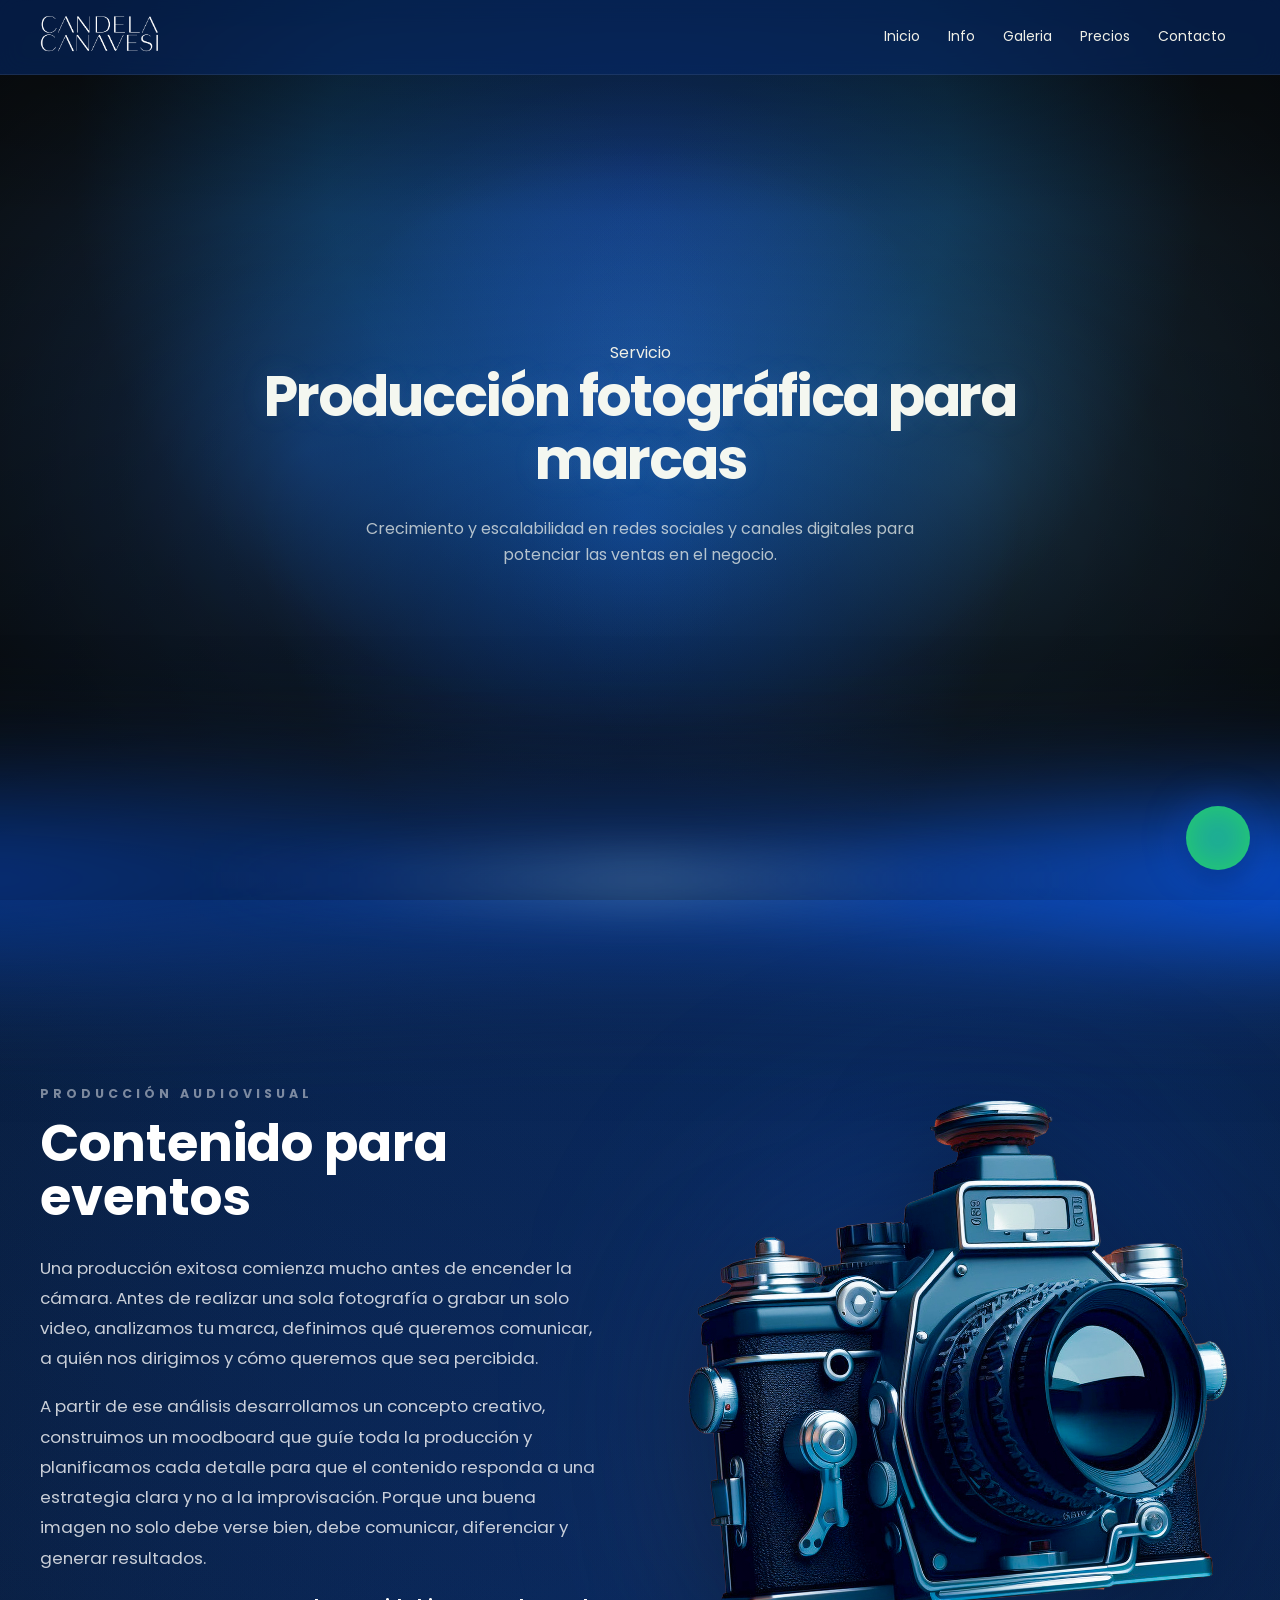
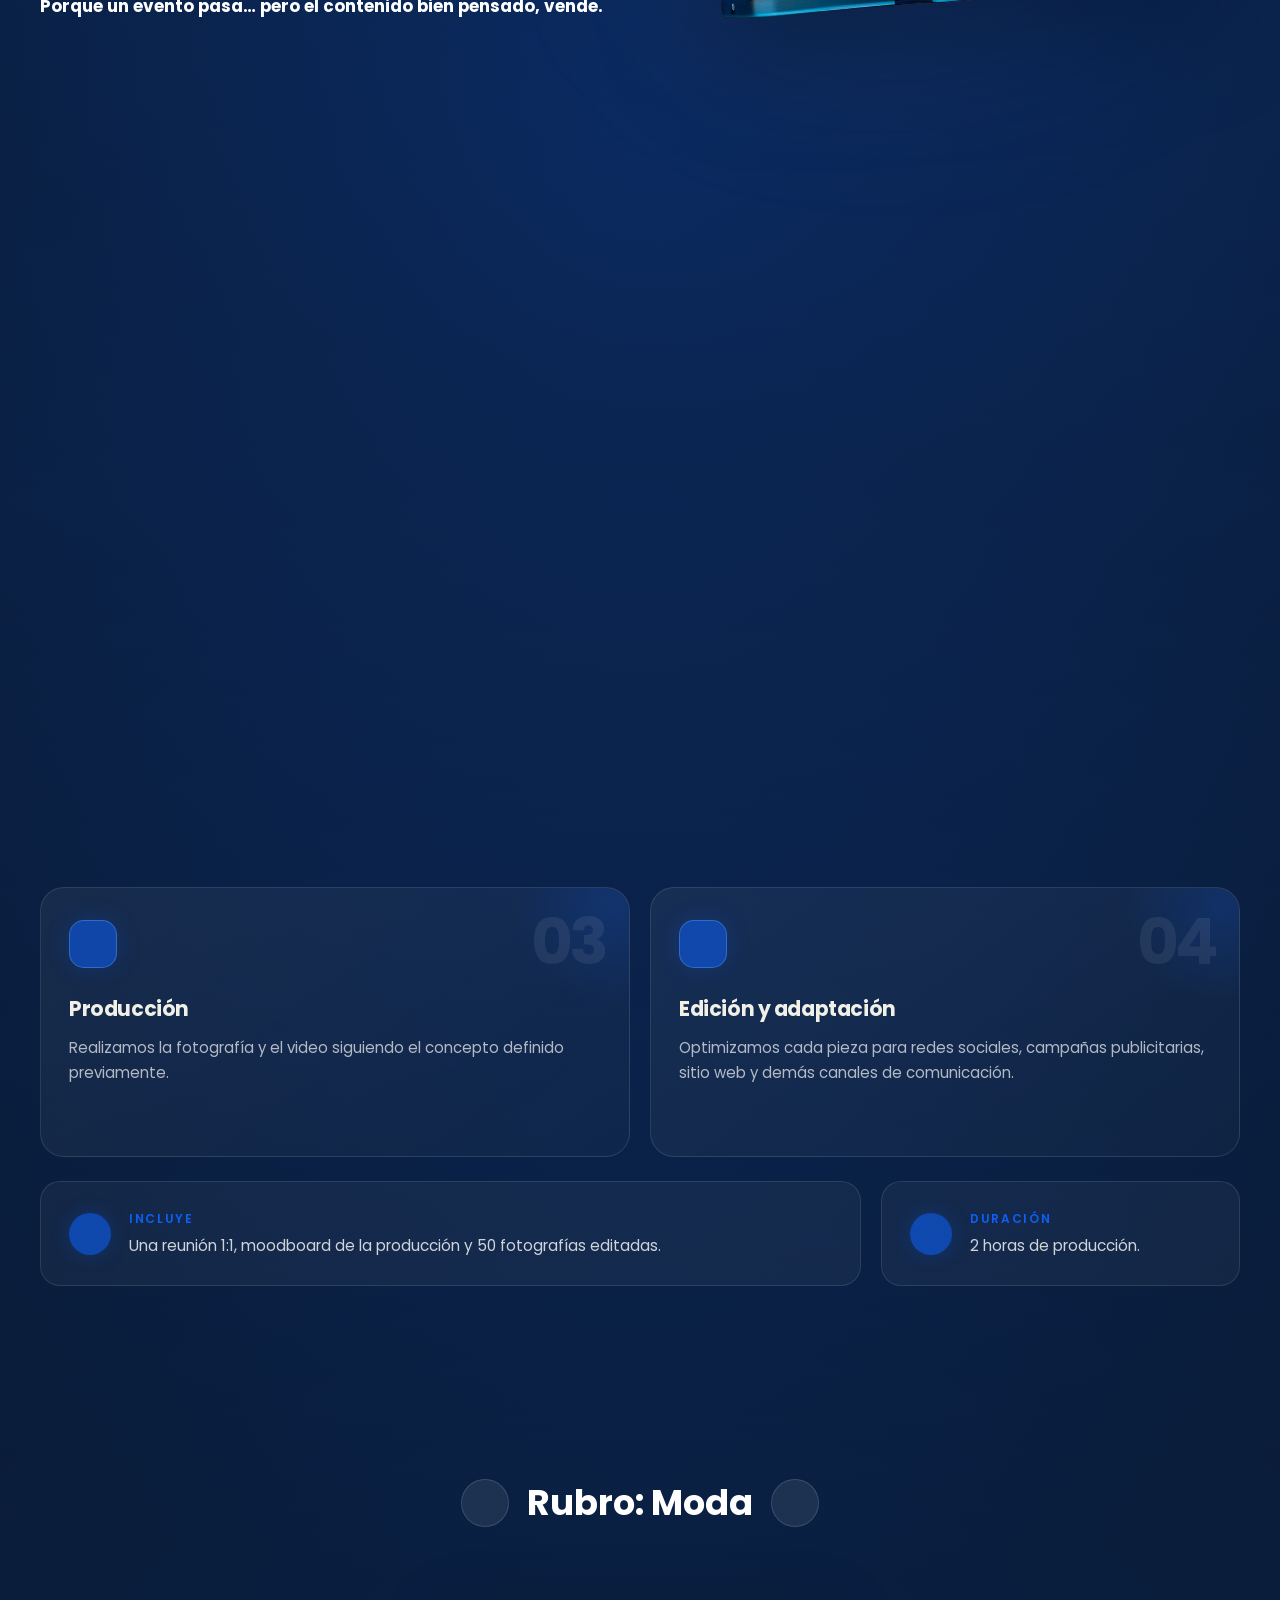
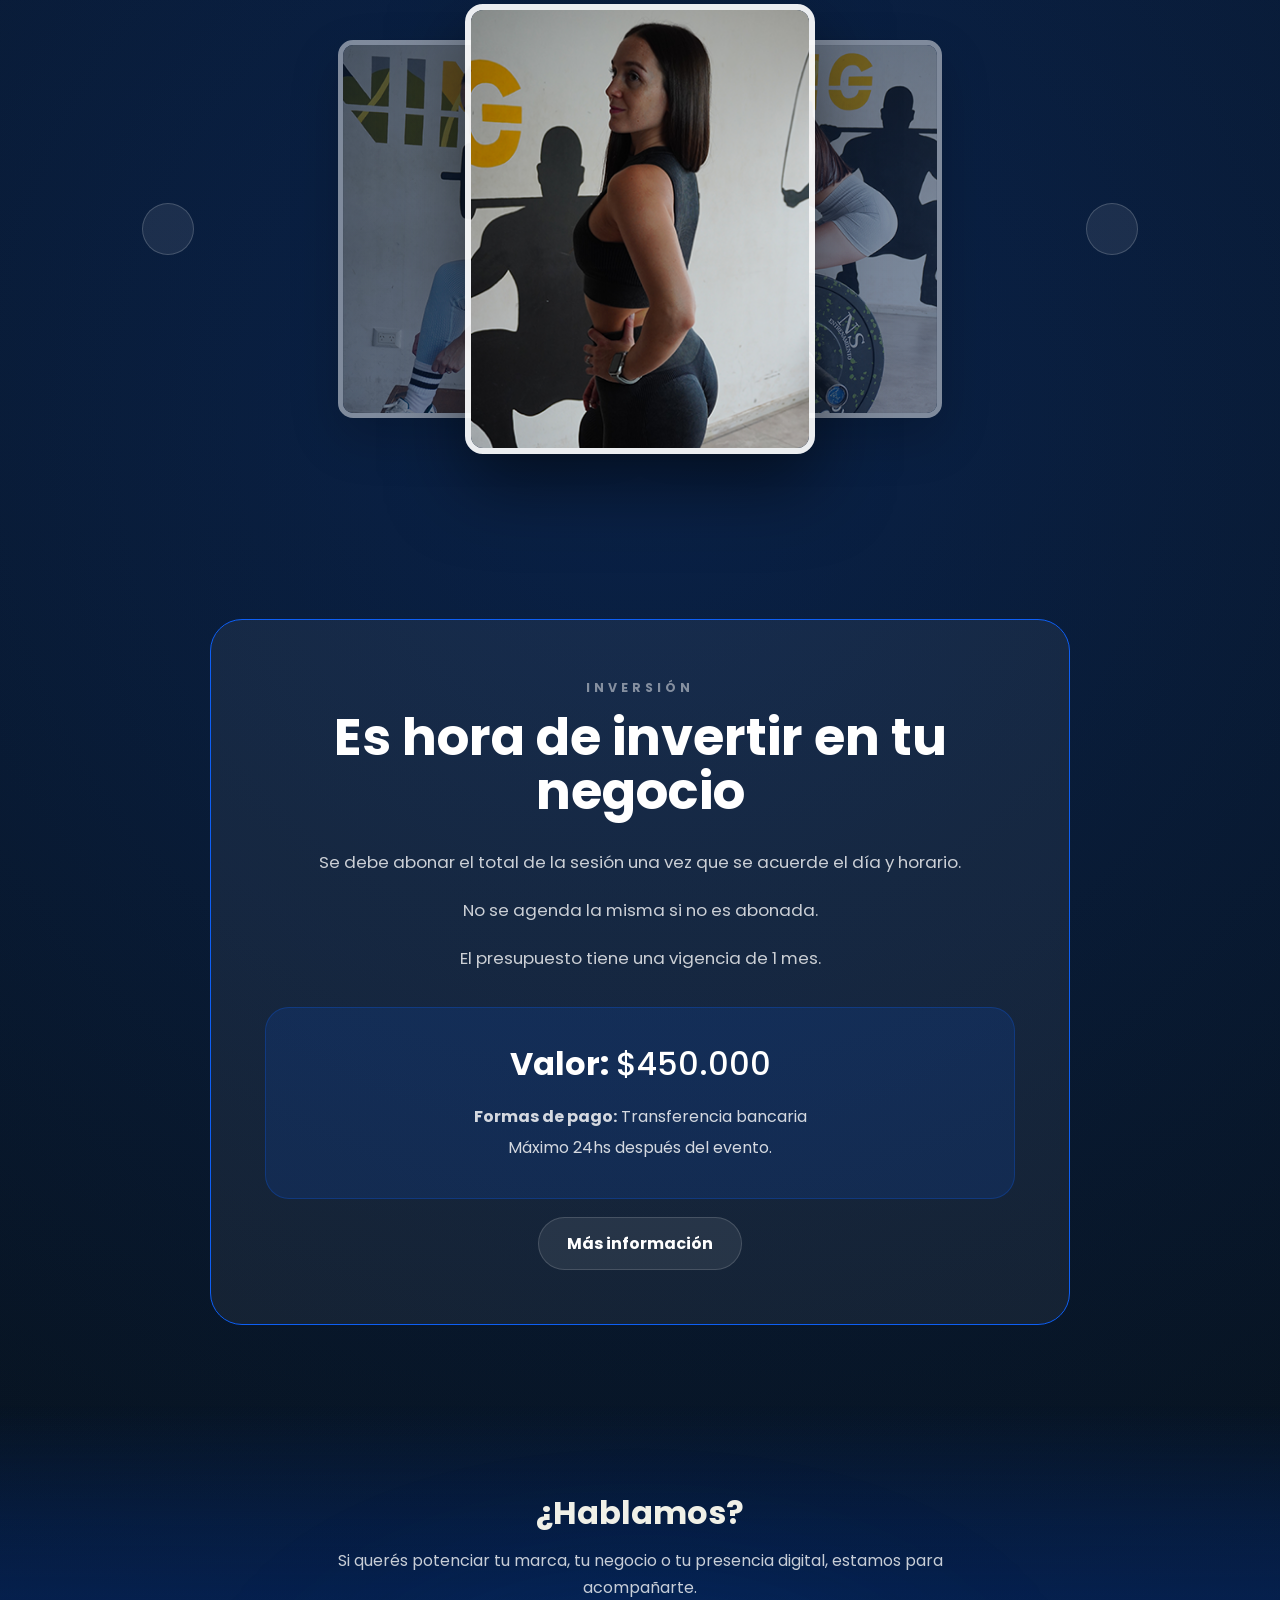
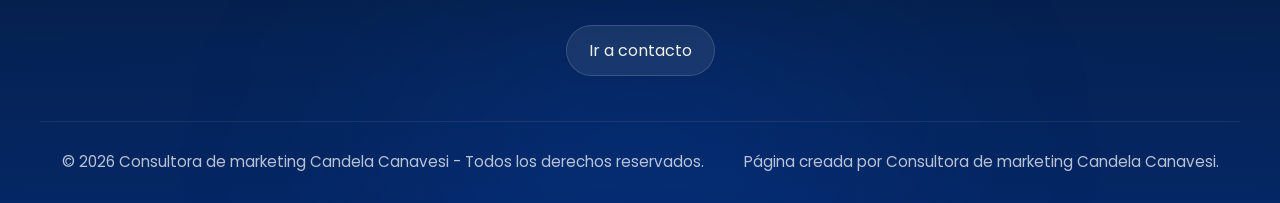
==== commit 58ca9cb0: "cambios-finales-3" ====
--- a/paginas-extras/audiovisual.html
+++ b/paginas-extras/audiovisual.html
@@ -262,7 +262,7 @@
                         <p>Máximo 24hs después del evento.</p>
                     </div>
 
-                    <a href="#contact" class="evento-btn">Más información</a>
+                    <a href="https://api.whatsapp.com/send?phone=5493516651758&text=Hola%2C%20quisiera%20m%C3%A1s%20informaci%C3%B3n" target="_blank" class="evento-btn">Más información</a>
                 </div>
             </div>
         </section>
@@ -293,14 +293,20 @@
                 Si querés potenciar tu marca, tu negocio o tu presencia digital,
                 estamos para acompañarte.
             </p>
-            <a href="#contact" class="footer-btn">Ir a contacto</a>
+            <a href="https://api.whatsapp.com/send?phone=5493516651758&text=Hola%2C%20quisiera%20m%C3%A1s%20informaci%C3%B3n" target="_blank" class="footer-btn">Ir a contacto</a>
         </div>
 
         <div class="footer-bottom">
-            <p>2024 Emprende con Cande - All Rights Reserved</p>
-            <p>Página creada por Emprende con Cande</p>
+            <p>© 2026 Consultora de marketing Candela Canavesi - Todos los derechos reservados.</p>
+            <p>Página creada por Consultora de marketing Candela Canavesi.</p>
         </div>
     </footer>
+
+    <a href="https://api.whatsapp.com/send?phone=5493516651758&text=Hola%2C%20quisiera%20m%C3%A1s%20informaci%C3%B3n"
+        class="whatsapp-btn" target="_blank" rel="noopener noreferrer" aria-label="WhatsApp">
+
+        <i class="fa-brands fa-whatsapp"></i>
+    </a>
 
     <script src="audiovisual.js"></script>
     <script src="move-2.js"></script>
--- a/paginas-extras/audiovisual.css
+++ b/paginas-extras/audiovisual.css
@@ -152,7 +152,7 @@
 
     background: rgba(5, 40, 104, 0.6);
     backdrop-filter: blur(12px);
-    -webkit-backdrop-filter: blur(12px);
+    /* -webkit-backdrop-filter: blur(12px); */
 
     border-bottom: 1px solid rgba(255, 255, 255, 0.08);
 }
@@ -322,8 +322,8 @@
     color: var(--claro);
     background: rgba(255, 255, 255, 0.08);
     border: 1px solid rgba(255, 255, 255, 0.14);
-    backdrop-filter: blur(8px);
-    -webkit-backdrop-filter: blur(8px);
+    /* backdrop-filter: blur(8px);
+    -webkit-backdrop-filter: blur(8px); */
     transition: 0.3s ease;
 }
 
--- a/paginas-extras/move-2.css
+++ b/paginas-extras/move-2.css
@@ -53,6 +53,71 @@
     transition-delay: 400ms;
 }
 
+.whatsapp-btn {
+    position: fixed;
+    bottom: 30px;
+    right: 30px;
+
+    width: 64px;
+    height: 64px;
+
+    border-radius: 50%;
+
+    display: flex;
+    align-items: center;
+    justify-content: center;
+
+    background: #25D366;
+    color: var(--claro);
+
+    font-size: 28px;
+    text-decoration: none;
+
+    z-index: 99999;
+
+    box-shadow: 0 10px 25px rgba(0, 0, 0, 0.25);
+
+    transition: transform 0.3s ease, box-shadow 0.3s ease;
+}
+
+/* hover */
+.whatsapp-btn:hover {
+    transform: scale(1.1);
+    box-shadow: 0 0 25px rgba(37, 211, 102, 0.6);
+}
+
+@keyframes whatsappPulse {
+    0% {
+        box-shadow: 0 0 0 0 rgba(37, 211, 102, 0.6);
+    }
+
+    70% {
+        box-shadow: 0 0 0 18px rgba(37, 211, 102, 0);
+    }
+
+    100% {
+        box-shadow: 0 0 0 0 rgba(37, 211, 102, 0);
+    }
+}
+
+.whatsapp-btn {
+    animation: whatsappPulse 2s infinite;
+}
+
+.whatsapp-btn::after {
+    content: "";
+    position: absolute;
+    inset: -10px;
+    border-radius: 50%;
+
+    background: radial-gradient(circle,
+            rgba(14, 94, 244, 0.753),
+            transparent 70%);
+
+    filter: blur(20px);
+    z-index: -1;
+}
+
 /* En mobile se anima solo el movimiento */
 @media (max-width: 768px) {
     .reveal {
@@ -88,9 +153,30 @@
     .reveal-scale.is-visible {
         transform: scale(1);
     }
+
+    .whatsapp-btn {
+        width: 58px;
+        height: 58px;
+        font-size: 24px;
+        bottom: 20px;
+        right: 20px;
+    }
+}
+
+@media (max-width: 360px) {
+
+    .whatsapp-btn {
+        width: 52px;
+        height: 52px;
+        font-size: 22px;
+        bottom: 100px;
+        right: 18px;
+    }
+
 }
 
 @media (prefers-reduced-motion: reduce) {
+
     .reveal,
     .reveal-left,
     .reveal-right,
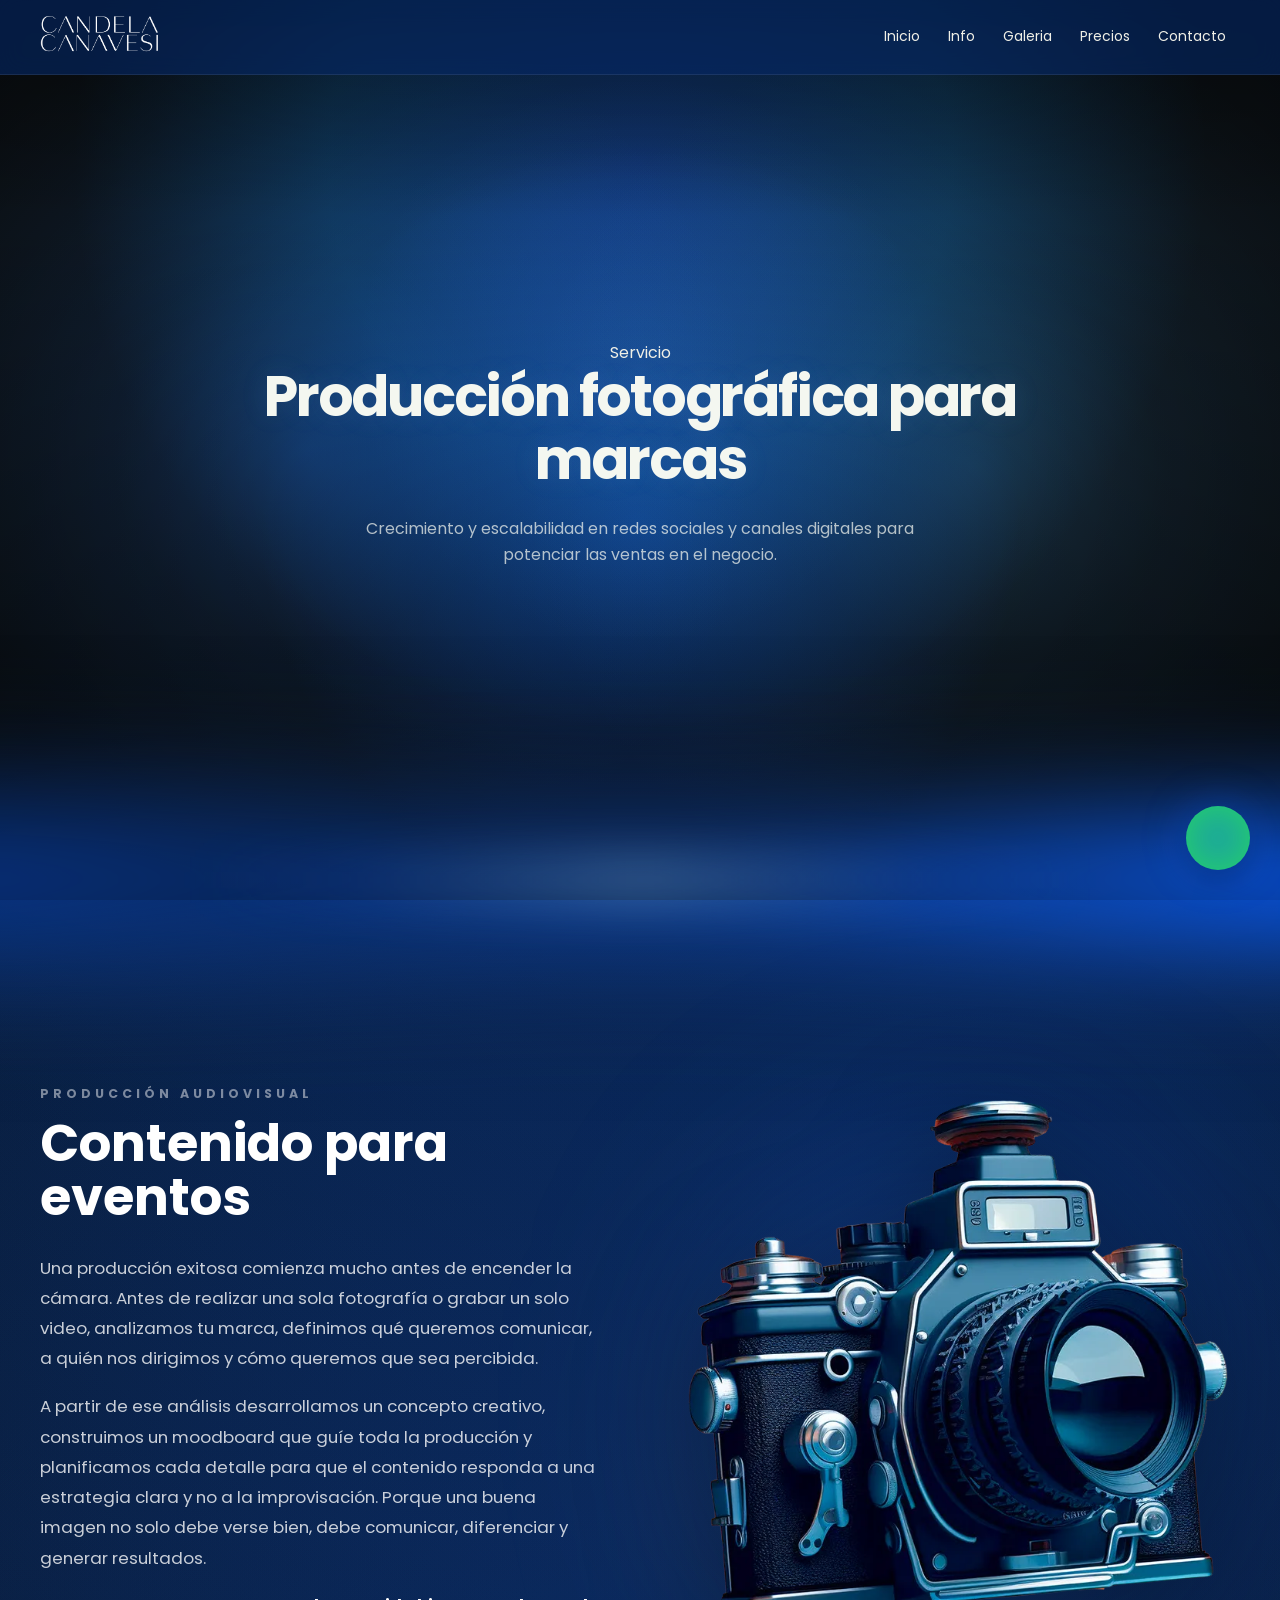
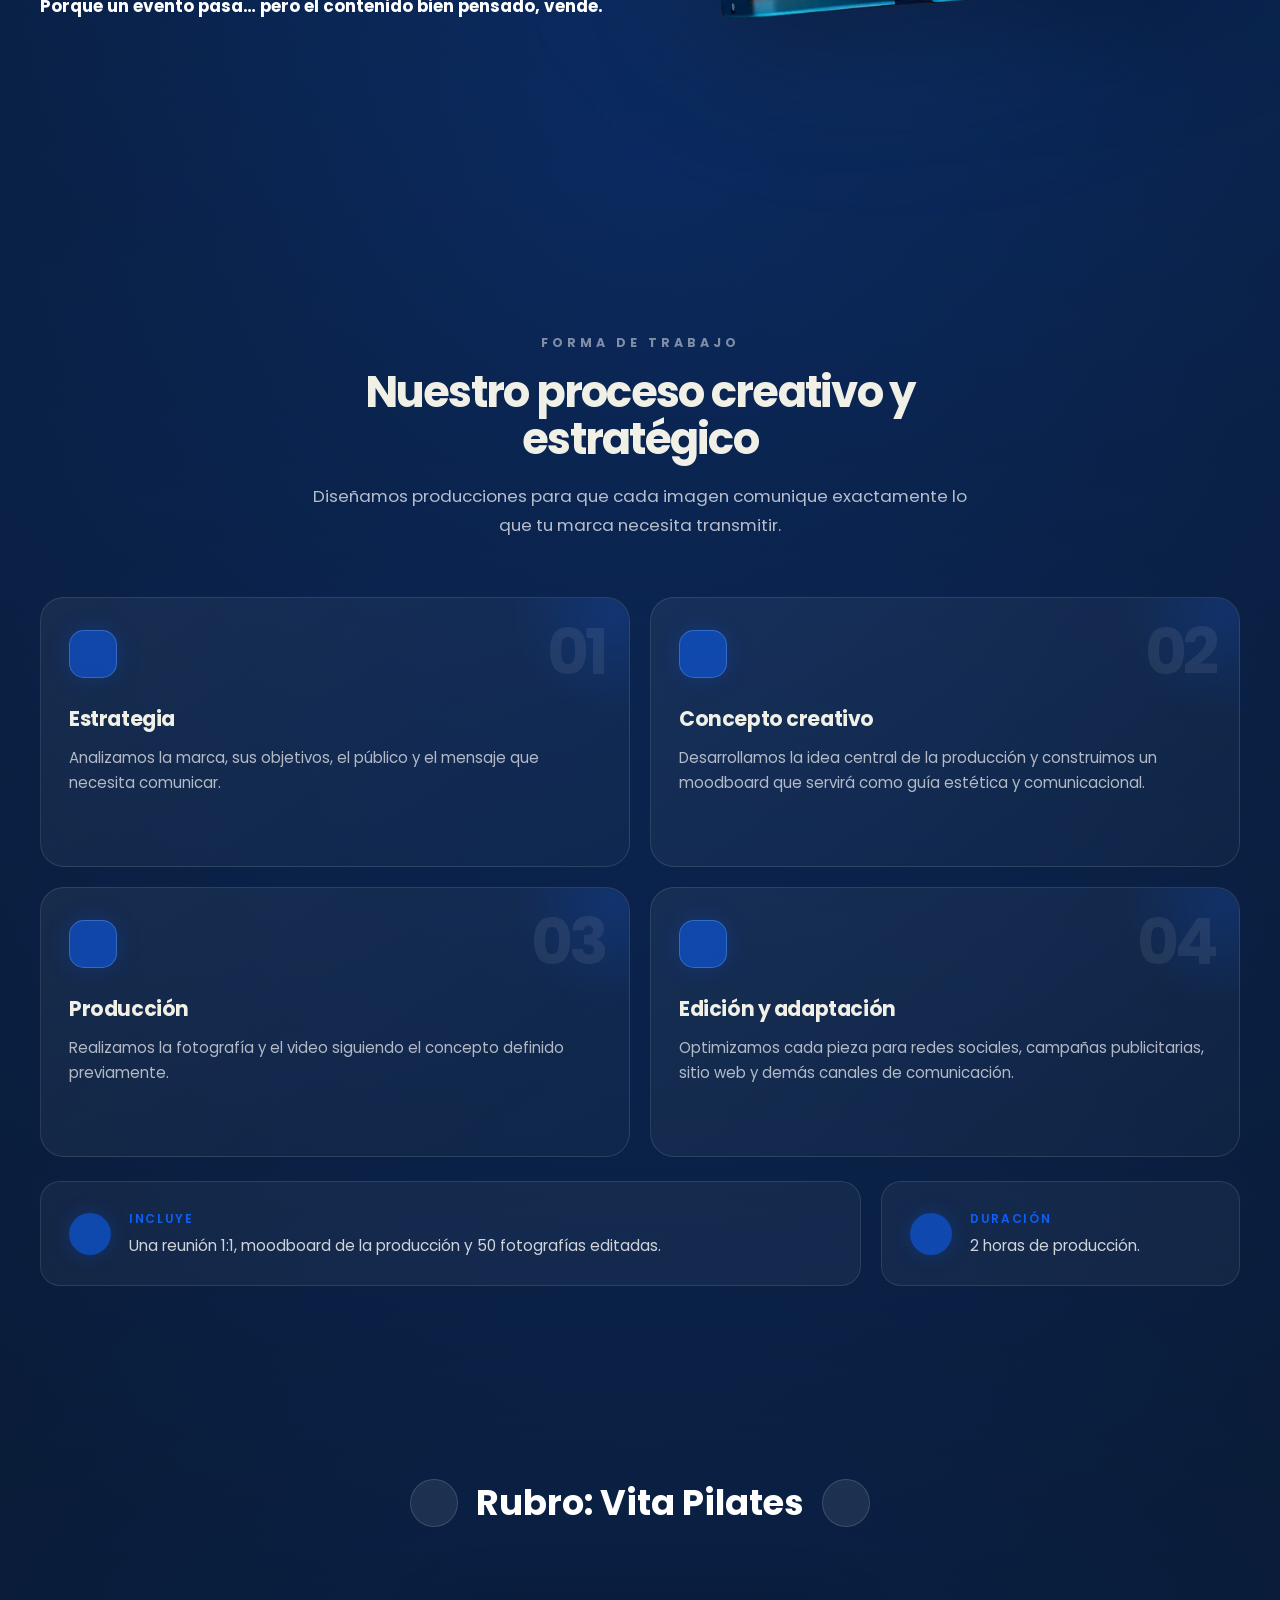
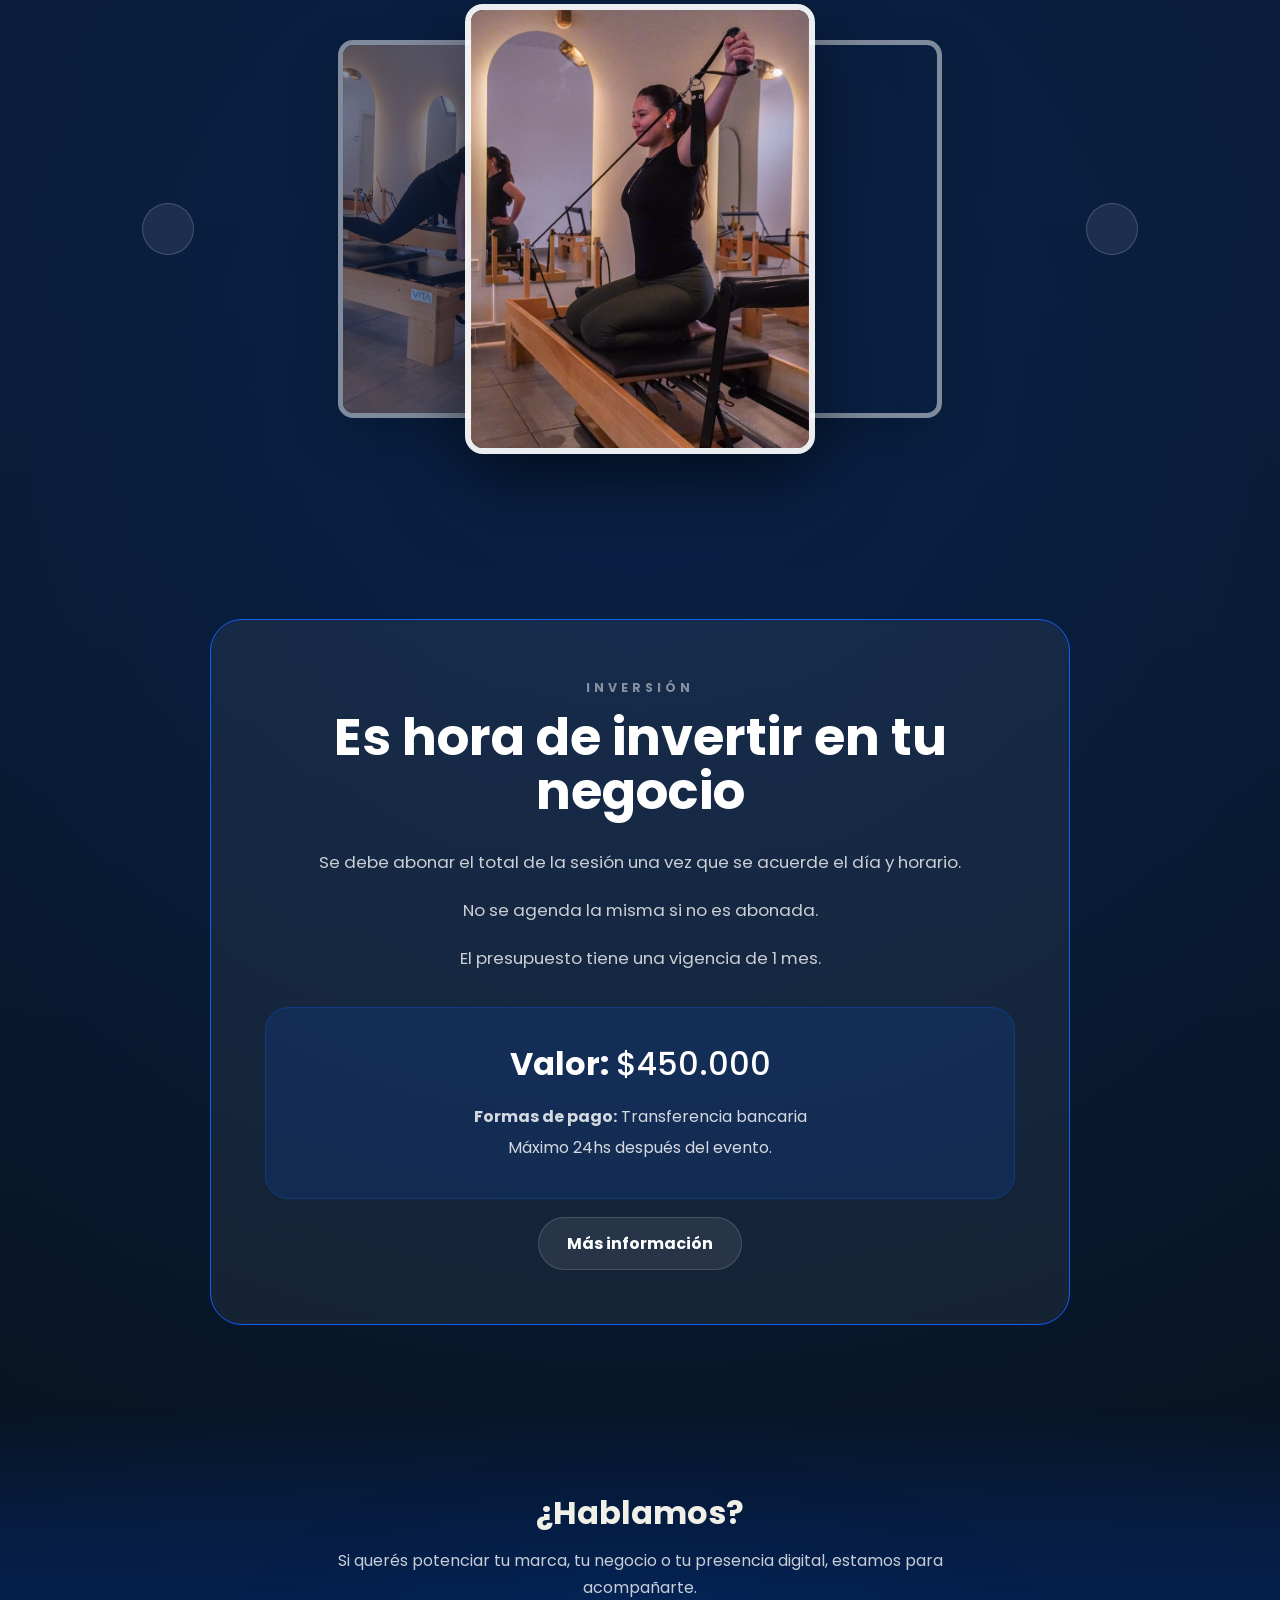
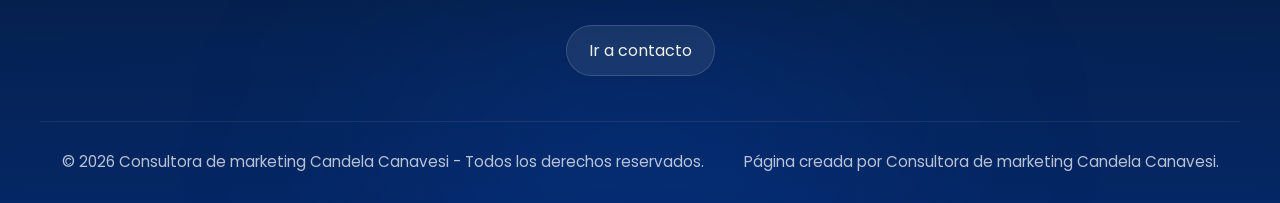
==== commit d70bf08f: "cambios-finales-4" ====
--- a/paginas-extras/audiovisual.html
+++ b/paginas-extras/audiovisual.html
@@ -90,7 +90,7 @@
                 </div>
 
                 <div class="evento-img reveal">
-                    <img src="img/camara-1.png" alt="Producción de contenido para eventos">
+                    <img src="img/camara-1.webp" alt="Producción de contenido para eventos">
                 </div>
 
             </div>
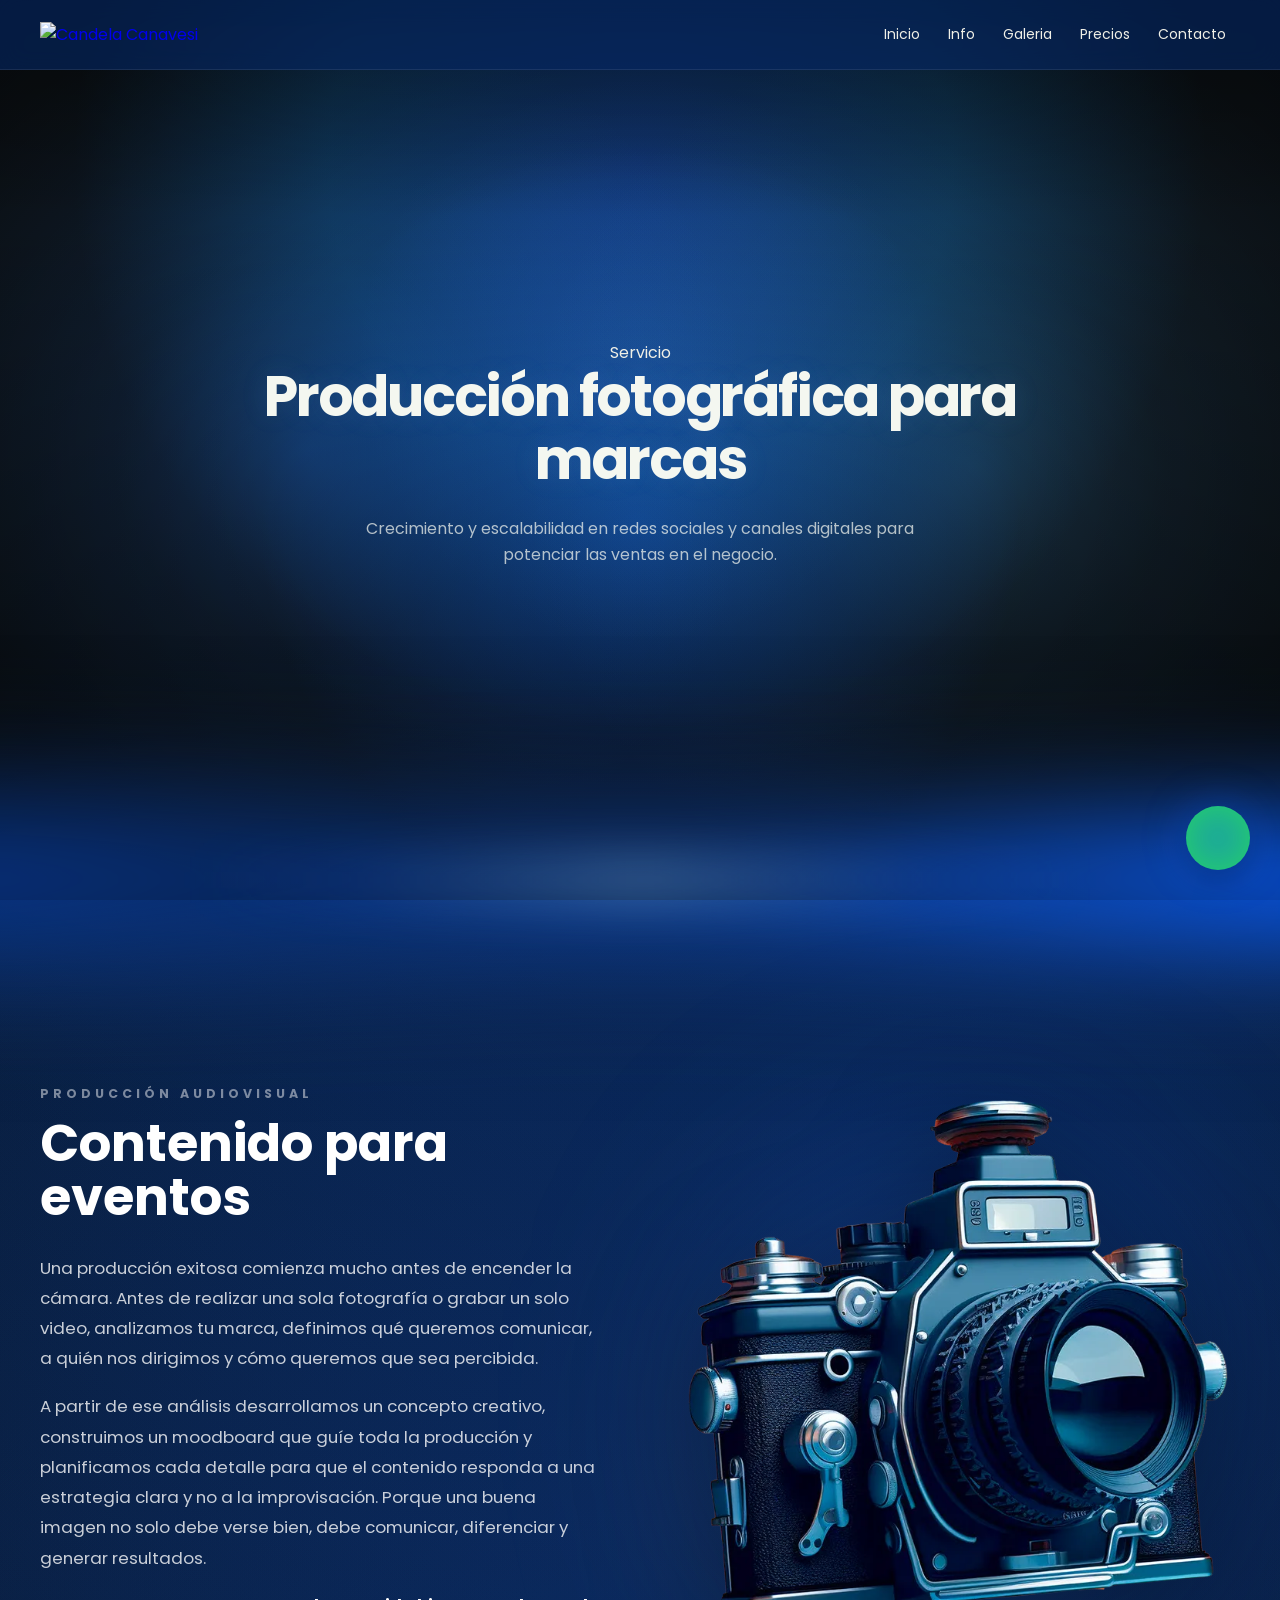
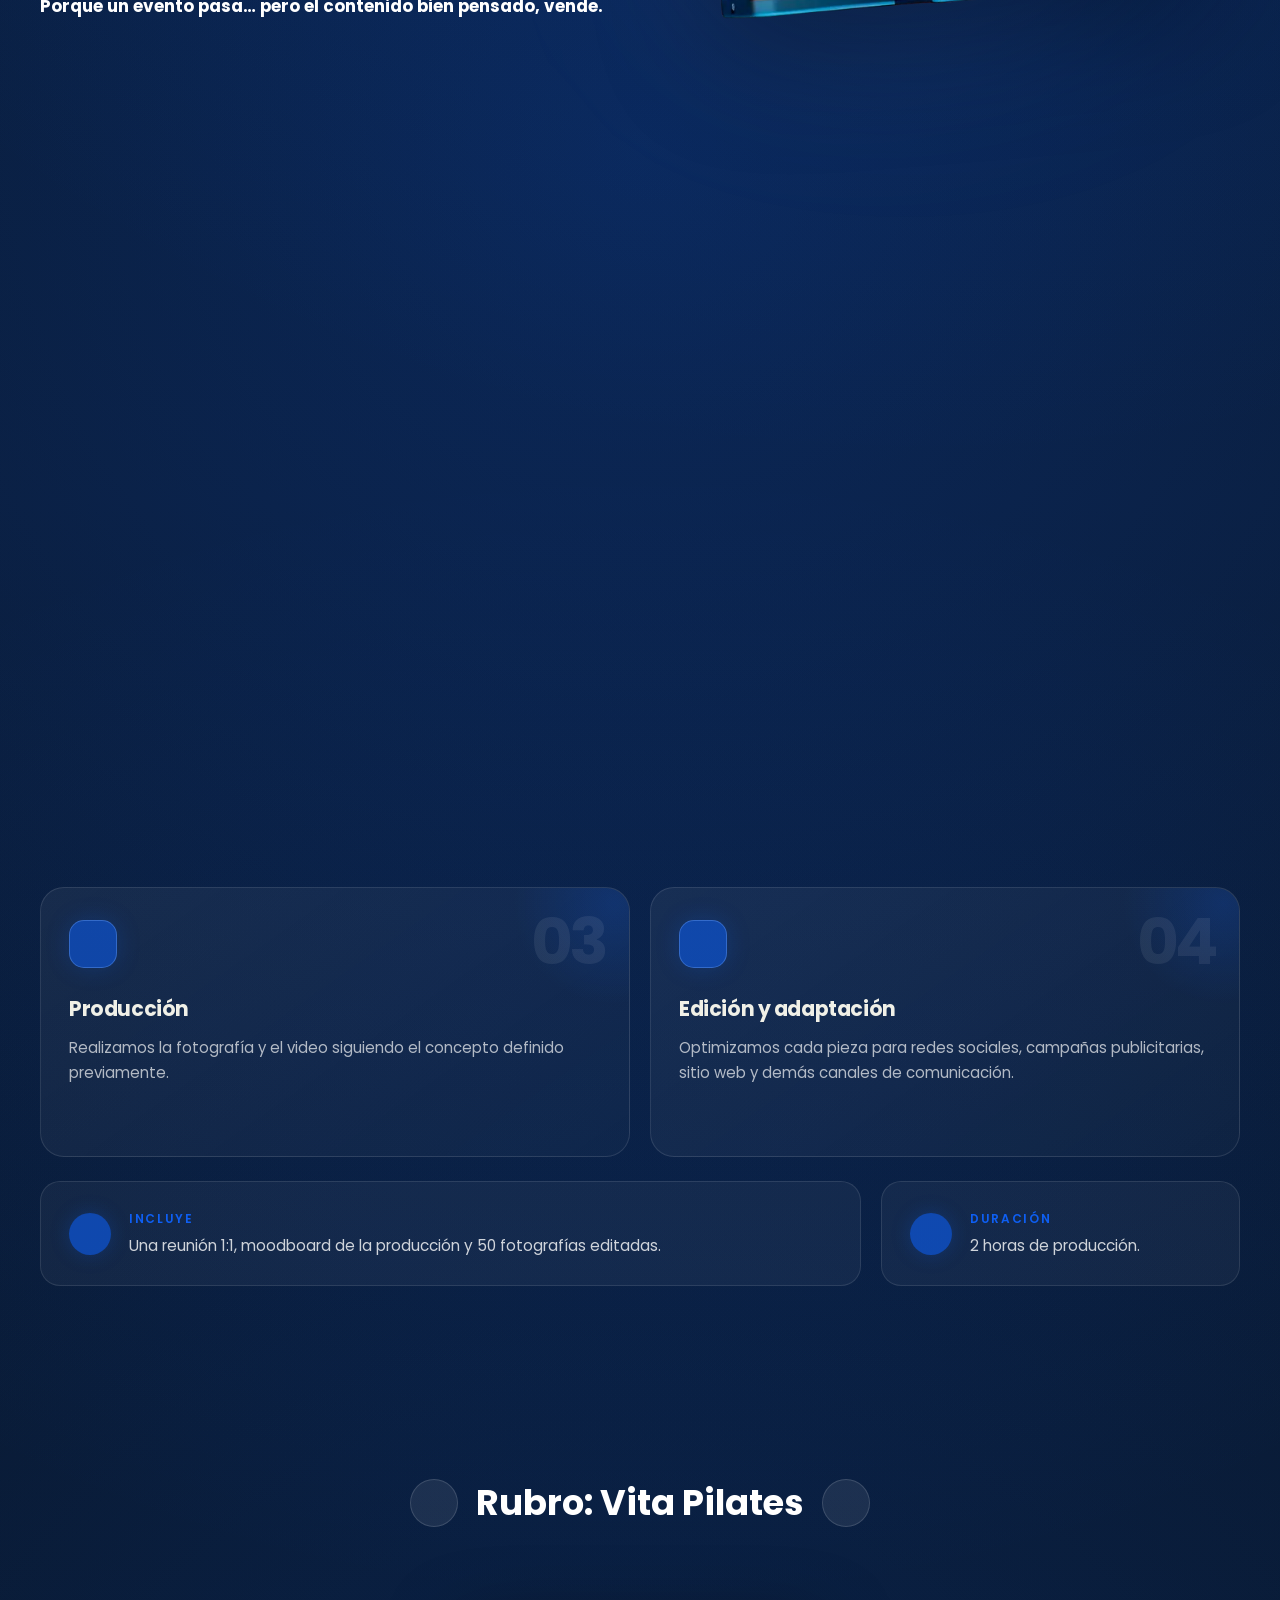
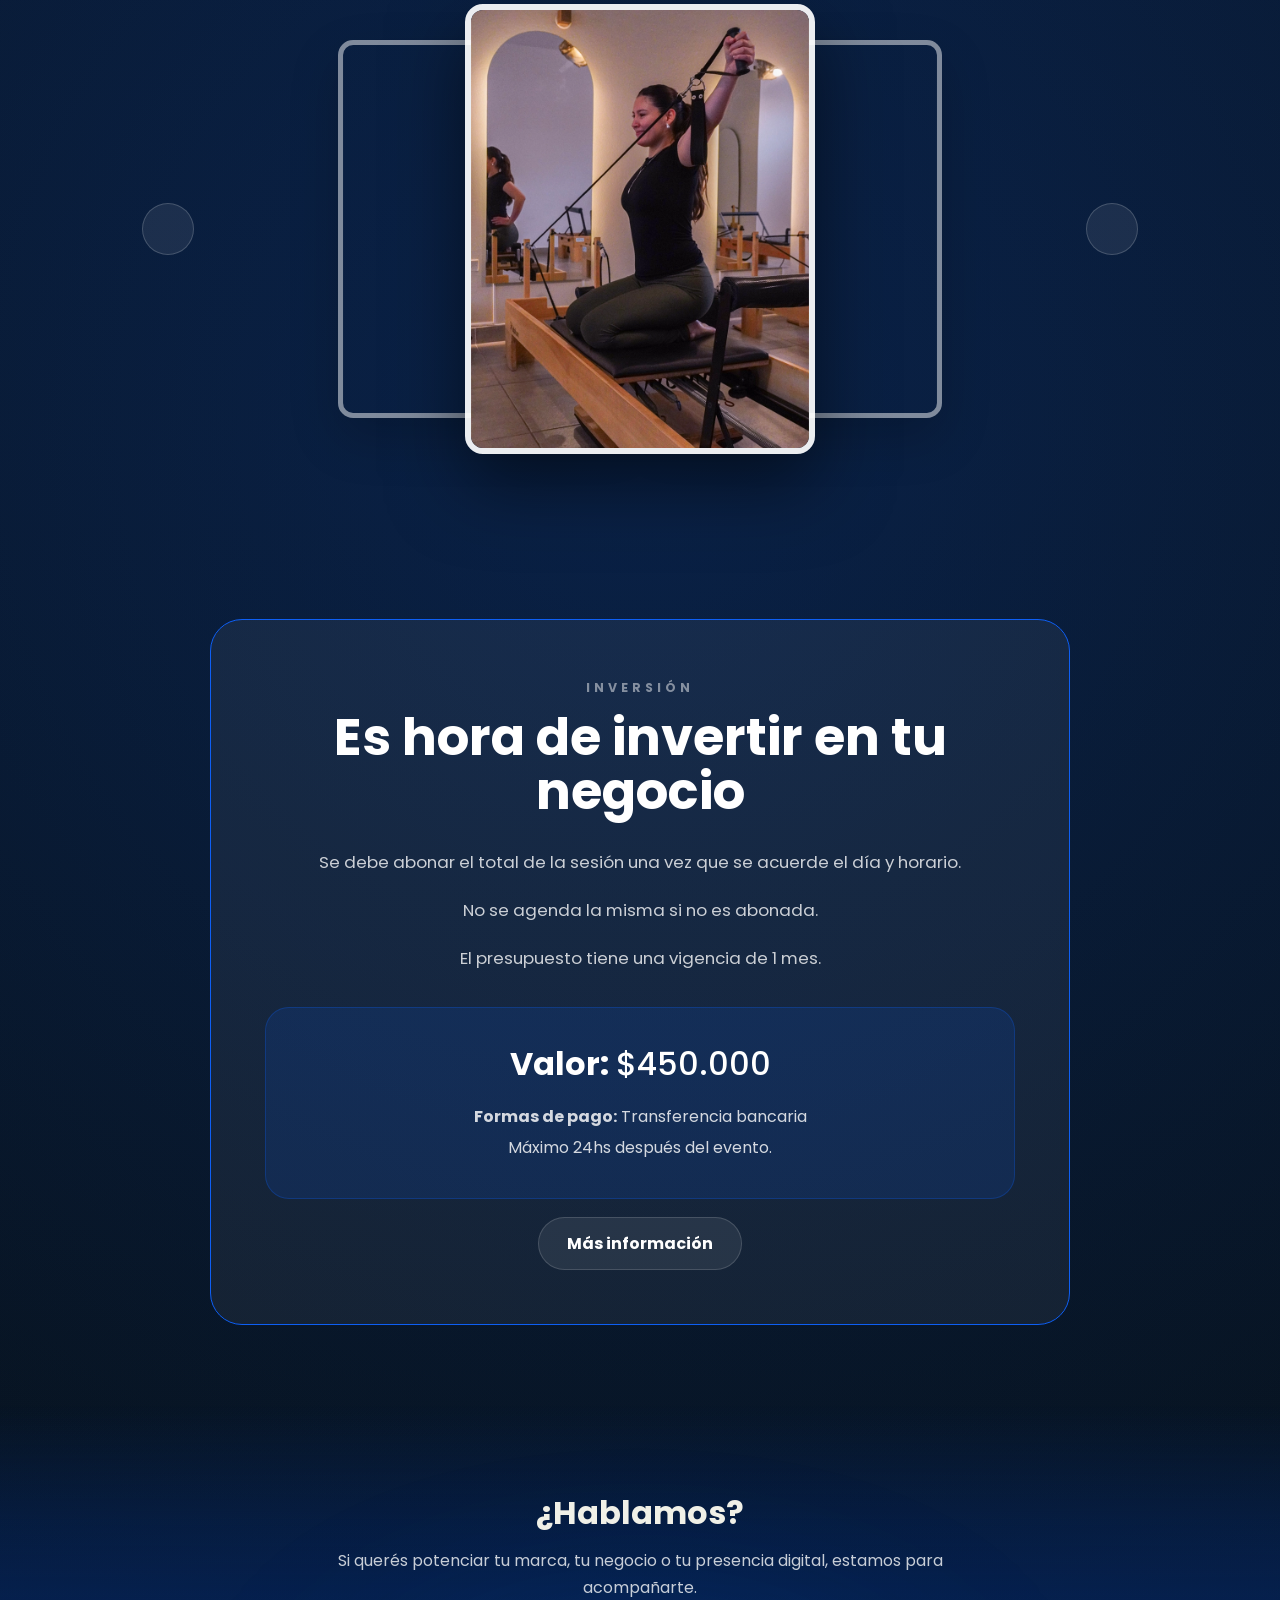
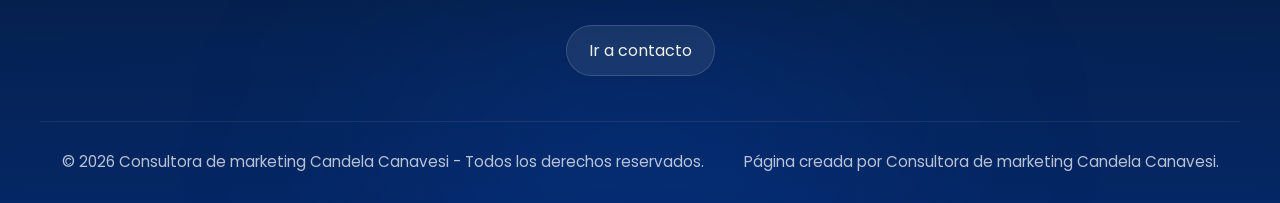
==== commit ab1bf84a: "cambios-finales-7" ====
--- a/paginas-extras/audiovisual.html
+++ b/paginas-extras/audiovisual.html
@@ -15,7 +15,7 @@
     <header class="inicio" id="inicio">
         <div class="menu">
             <a href="../index.html">
-                <img class="img-logo" src="img/Candela-logo-barra.png" alt="Candela Canavesi">
+                <img class="img-logo" src="img/candela-logo-barra.png" alt="Candela Canavesi">
             </a>
 
             <input type="checkbox" id="menu">
--- a/paginas-extras/audiovisual.css
+++ b/paginas-extras/audiovisual.css
@@ -56,17 +56,6 @@
     max-width: 100%;
     overflow-x: hidden;
 }
-
-/* body {
-    position: relative;
-    background-color: var(--oscuro);
-    color: var(--claro);
-    overflow-x: hidden;
-    background:
-        radial-gradient(circle at 70% 18%, rgba(14, 95, 244, 0.22), transparent 34%),
-        radial-gradient(circle at 35% 42%, rgba(14, 95, 244, 0.16), transparent 42%),
-        linear-gradient(180deg, #071017 0%, #08131f 42%, #071017 100%);
-} */
 
 html {
     background: var(--oscuro);
@@ -98,20 +87,6 @@
             rgba(14, 95, 244, 0.08),
             transparent 40%);
 }
-
-/* main::before {
-    content: "";
-    position: fixed;
-    inset: 0;
-    pointer-events: none;
-    z-index: -1;
-
-    background:
-        radial-gradient(circle at 80% 10%, rgba(14,95,244,0.25), transparent 30%),
-        radial-gradient(circle at 20% 50%, rgba(0,195,255,0.18), transparent 40%);
-
-    filter: blur(100px);
-} */
 
 .inicio {
     position: relative;
@@ -784,45 +759,6 @@
     outline-offset: 4px;
 }
 
-/* .galeria-modal {
-    display: flex;
-
-    visibility: hidden;
-    opacity: 0;
-    pointer-events: none;
-
-    transition:
-        opacity 300ms ease,
-        visibility 300ms ease;
-}
-
-.galeria-modal.active {
-    visibility: visible;
-    opacity: 1;
-    pointer-events: auto;
-}
-
-.galeria-modal img {
-    opacity: 1;
-    transform: translateY(0) scale(1);
-
-    transition:
-        opacity 220ms ease,
-        transform 400ms cubic-bezier(0.22, 1, 0.36, 1),
-        filter 220ms ease;
-}
-
-.galeria-modal:not(.active) img {
-    opacity: 0;
-    transform: translateY(18px) scale(0.96);
-}
-
-.galeria-modal img.cambiando {
-    opacity: 0;
-    filter: blur(5px);
-    transform: scale(0.975);
-} */
-
 body.modal-abierto {
     overflow: hidden;
 }
@@ -936,11 +872,6 @@
 
     background: rgba(3, 8, 16, 0);
 
-    /*
-     * El filtro queda desactivado mientras el modal
-     * está cerrado para que no exista una capa gráfica
-     * de pantalla completa permanentemente.
-     */
     backdrop-filter: none;
     -webkit-backdrop-filter: none;
 
